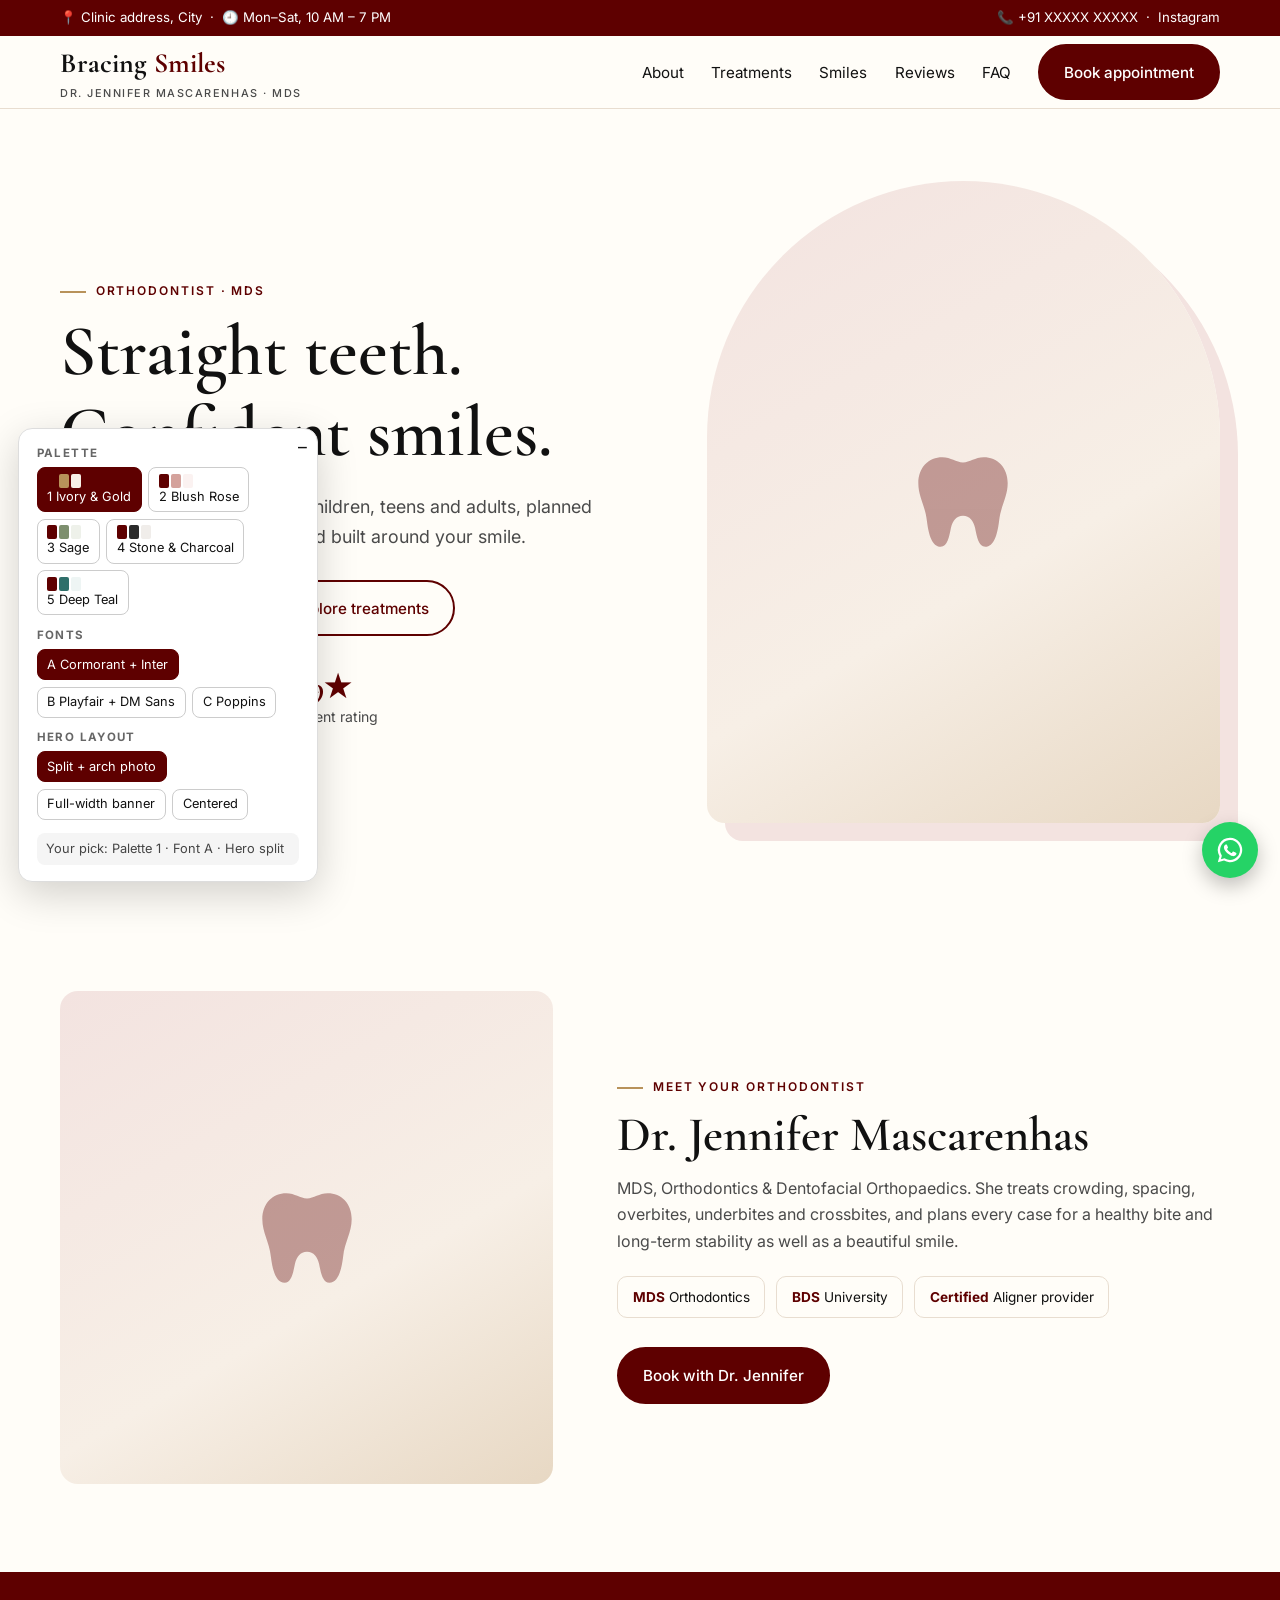
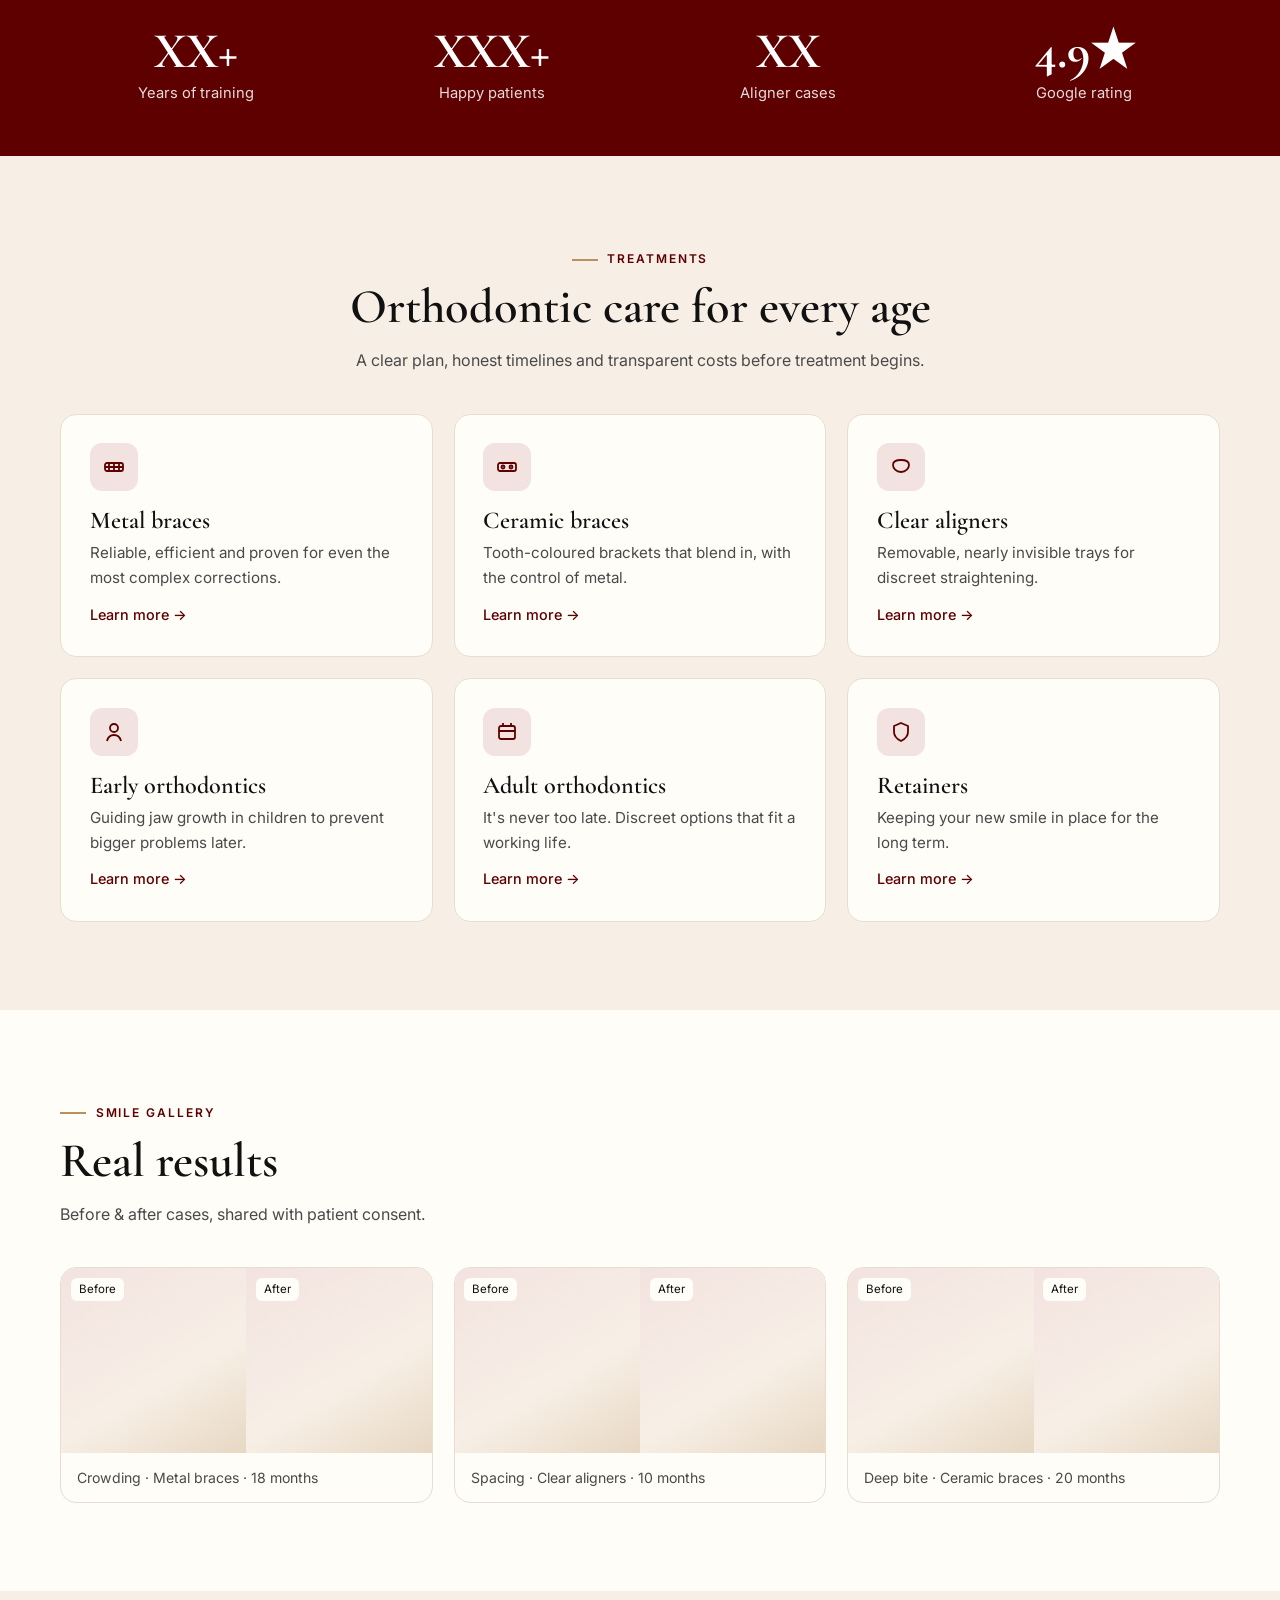
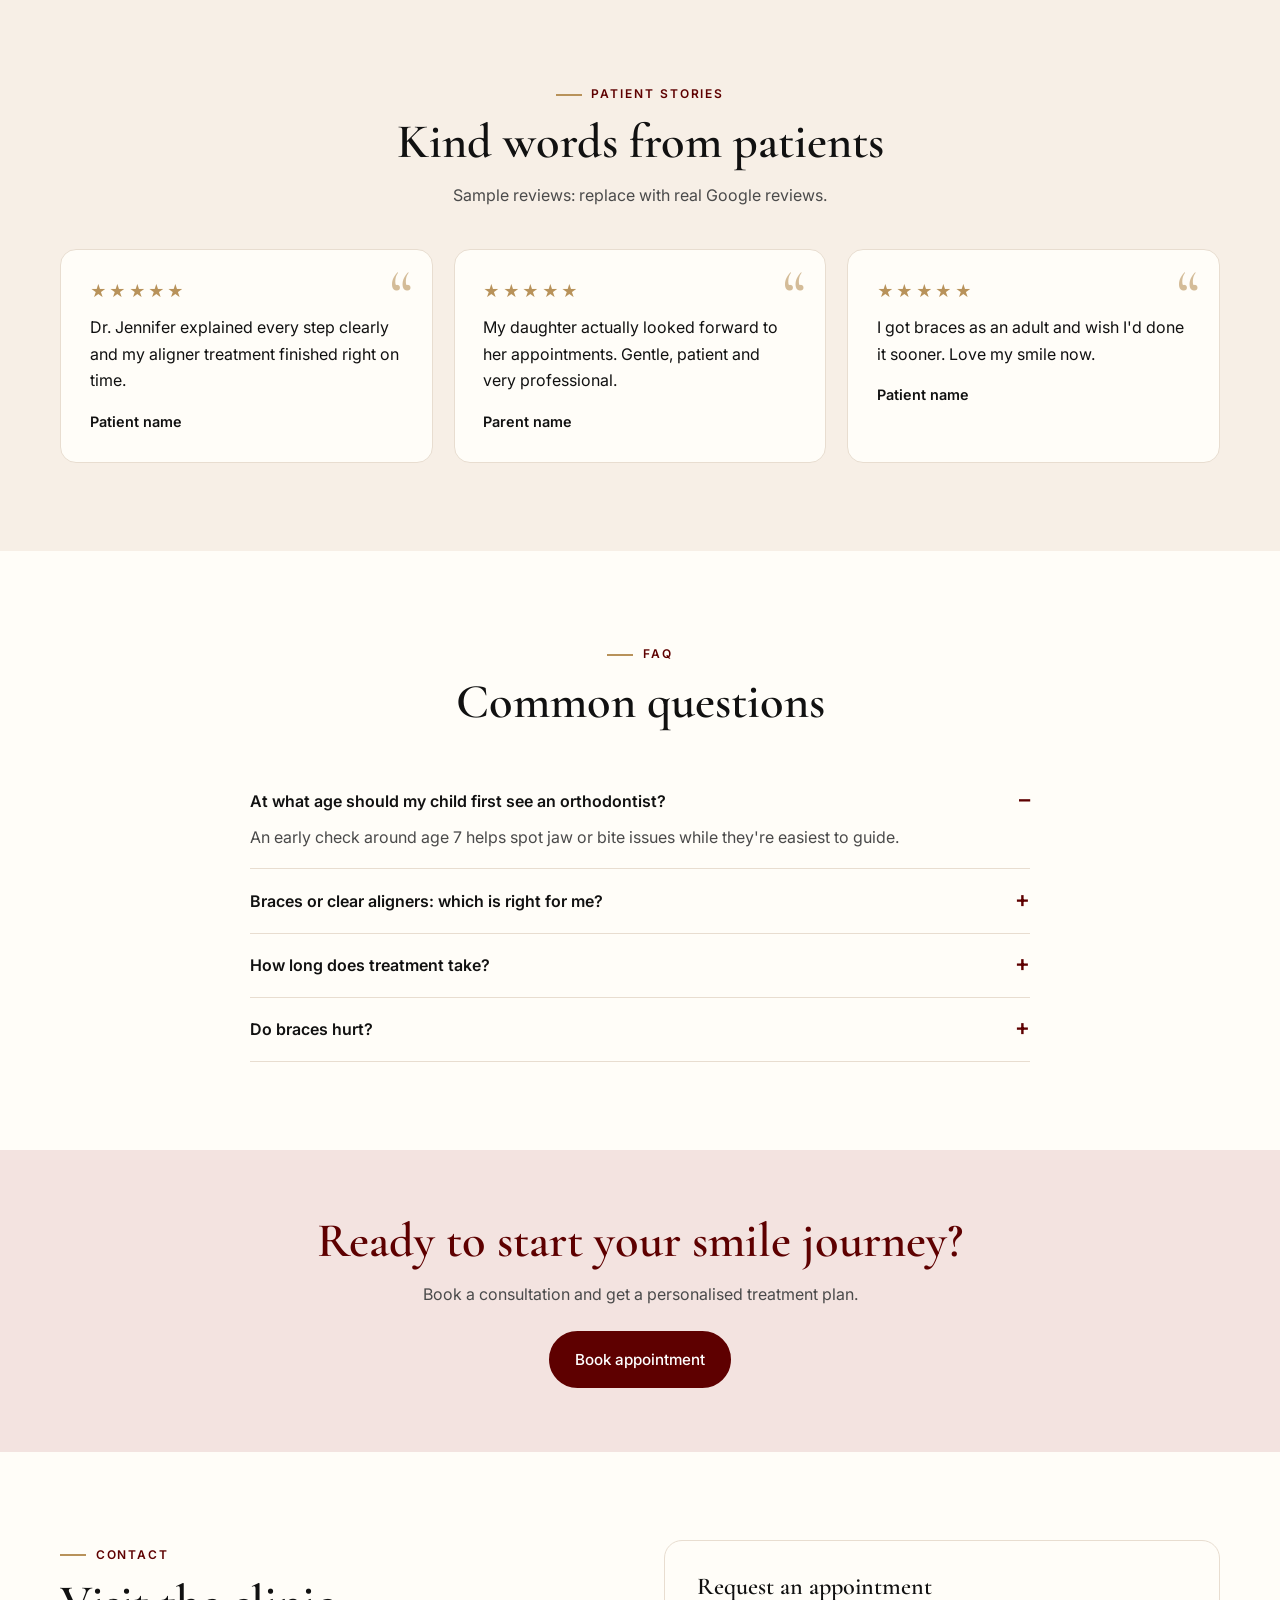
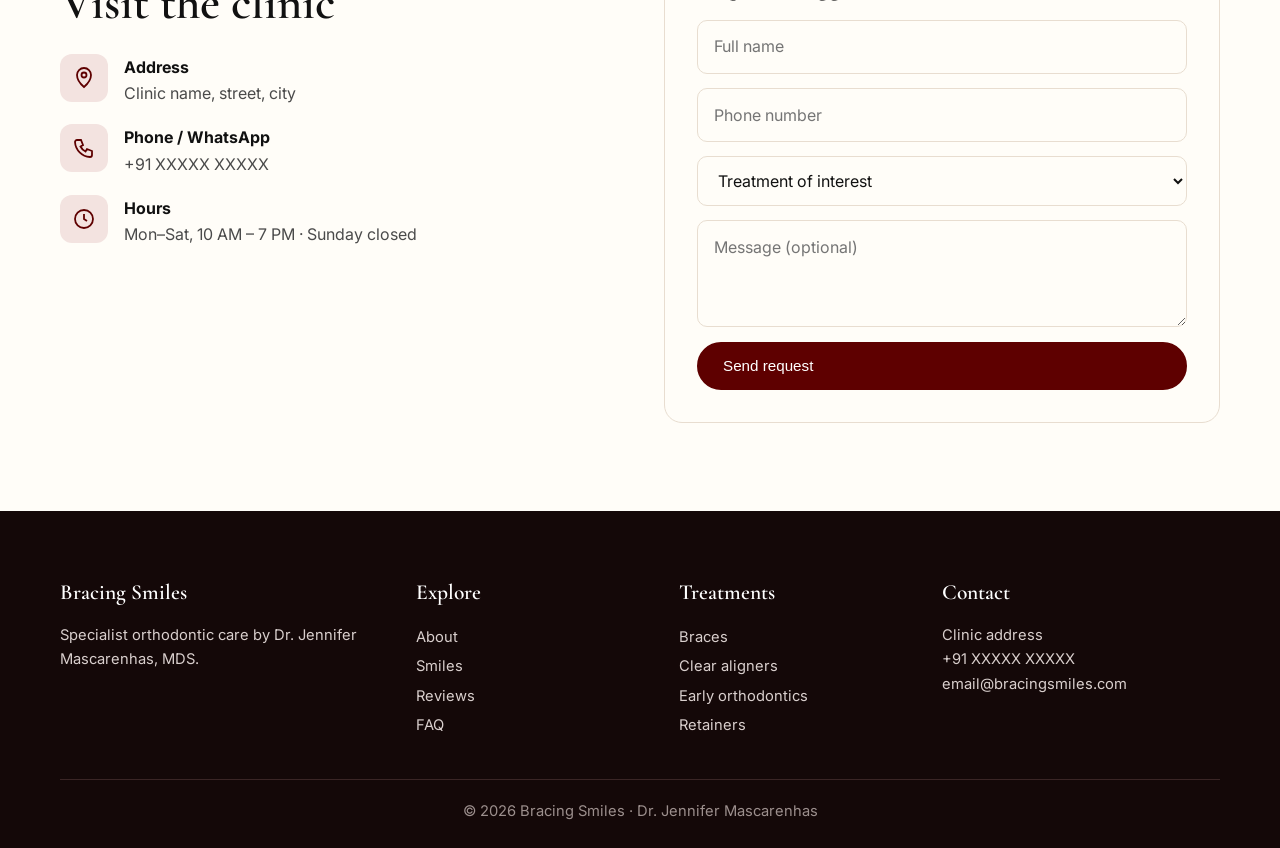
==== previews/index.html @ 03d46910 "Add design preview page with palette/font/hero switcher Co-Authored-By: Claude Opus 5.5 <noreply@ant" ====
<!doctype html>
<html lang="en">
<head>
<meta charset="utf-8">
<meta name="viewport" content="width=device-width, initial-scale=1">
<meta name="robots" content="noindex">
<title>Design preview | Bracing Smiles</title>
<link rel="preconnect" href="https://fonts.googleapis.com">
<link rel="preconnect" href="https://fonts.gstatic.com" crossorigin>
<link href="https://fonts.googleapis.com/css2?family=Cormorant+Garamond:wght@500;600;700&family=Inter:wght@400;500;600&family=Playfair+Display:wght@500;600;700&family=DM+Sans:wght@400;500;700&family=Poppins:wght@400;500;600;700&display=swap" rel="stylesheet">
<style>
/* ---------- PALETTES (all built on #5e0000) ---------- */
:root, [data-p="ivory"] { --bg:#fffdf8; --surface:#f7efe6; --tint:#f3e3e0; --primary:#5e0000; --primary-d:#3d0000; --accent:#b8925a; --accent-ink:#7a5a2c; --text:#111111; --muted:#4a4a4a; --line:#e8ddd0; }
[data-p="blush"] { --bg:#ffffff; --surface:#fbf2f1; --tint:#f6e1df; --primary:#5e0000; --primary-d:#3d0000; --accent:#d4a29c; --accent-ink:#8c4a43; --text:#111111; --muted:#4a4a4a; --line:#eeddda; }
[data-p="sage"]  { --bg:#fbfbf7; --surface:#eef1ea; --tint:#f2e4e1; --primary:#5e0000; --primary-d:#3d0000; --accent:#7d8f6e; --accent-ink:#4c5c40; --text:#111111; --muted:#474a45; --line:#dfe3d8; }
[data-p="stone"] { --bg:#fafafa; --surface:#f0edea; --tint:#efe3e1; --primary:#5e0000; --primary-d:#3d0000; --accent:#8a7f78; --accent-ink:#2b2b2b; --text:#0d0d0d; --muted:#4d4d4d; --line:#e2dedb; }
[data-p="teal"]  { --bg:#fcfcfb; --surface:#eef5f4; --tint:#f4e5e3; --primary:#5e0000; --primary-d:#3d0000; --accent:#2f6f6a; --accent-ink:#1f4d49; --text:#111111; --muted:#454c4b; --line:#dbe7e5; }

/* ---------- FONT PAIRS ---------- */
:root, [data-f="elegant"] { --fh:"Cormorant Garamond", Georgia, serif; --fb:Inter, system-ui, sans-serif; --hw:600; --hs:1.12; }
[data-f="classic"] { --fh:"Playfair Display", Georgia, serif; --fb:"DM Sans", system-ui, sans-serif; --hw:600; --hs:1; }
[data-f="modern"]  { --fh:Poppins, system-ui, sans-serif; --fb:Poppins, system-ui, sans-serif; --hw:600; --hs:.9; }

* { box-sizing:border-box; margin:0; }
html { scroll-behavior:smooth; scroll-padding-top:90px; }
body { font-family:var(--fb); color:var(--text); background:var(--bg); line-height:1.65; transition:background .3s; }
a { color:var(--primary); text-decoration:none; }
h1,h2,h3 { font-family:var(--fh); font-weight:var(--hw); line-height:1.12; color:var(--text); }
h1 { font-size:calc(clamp(2.4rem,5.2vw,4rem) * var(--hs)); }
h2 { font-size:calc(clamp(1.9rem,3.6vw,2.7rem) * var(--hs)); margin-bottom:.8rem; }
h3 { font-size:calc(1.35rem * var(--hs)); margin-bottom:.35rem; }
.wrap { width:min(1160px,92%); margin-inline:auto; }
.eyebrow { display:inline-block; text-transform:uppercase; letter-spacing:.16em; font-size:.75rem; font-weight:600; color:var(--primary); margin-bottom:.7rem; }
.eyebrow::before { content:""; display:inline-block; width:26px; height:2px; background:var(--accent); vertical-align:middle; margin-right:.6rem; }
.muted { color:var(--muted); }
.btn { display:inline-flex; align-items:center; gap:.5rem; background:var(--primary); color:#fff; padding:.85rem 1.5rem; border-radius:999px; font-weight:500; border:2px solid var(--primary); transition:.2s; font-size:.95rem; cursor:pointer; }
.btn:hover { background:var(--primary-d); border-color:var(--primary-d); }
.btn-ghost { background:transparent; color:var(--primary); }
.btn-ghost:hover { background:var(--primary); color:#fff; }
.btn-light { background:#fff; color:var(--primary); border-color:#fff; }
.section { padding:5.5rem 0; }
.surface { background:var(--surface); }
.head { max-width:640px; margin-bottom:2.5rem; }
.head.c { text-align:center; margin-inline:auto; }

/* utility bar + nav */
.util { background:var(--primary); color:#fff; font-size:.83rem; }
.util .wrap { display:flex; justify-content:space-between; gap:1rem; padding:.45rem 0; flex-wrap:wrap; }
.util a { color:#fff; }
.nav { position:sticky; top:0; z-index:20; background:color-mix(in srgb, var(--bg) 92%, transparent); backdrop-filter:blur(8px); border-bottom:1px solid var(--line); }
.nav .wrap { display:flex; align-items:center; justify-content:space-between; height:72px; }
.brand { display:flex; align-items:center; gap:.6rem; font-family:var(--fh); font-size:calc(1.55rem * var(--hs)); font-weight:700; color:var(--text); }
.brand small { display:block; font-family:var(--fb); font-size:.68rem; letter-spacing:.14em; text-transform:uppercase; color:var(--muted); font-weight:500; margin-top:-2px; }
.brand b { color:var(--primary); }
.links { display:flex; gap:1.7rem; align-items:center; }
.links a:not(.btn) { color:var(--text); font-size:.95rem; }
.links a:not(.btn):hover { color:var(--primary); }

/* placeholder imagery */
.img { background:linear-gradient(150deg, var(--tint), var(--surface) 60%, color-mix(in srgb, var(--accent) 25%, var(--surface))); display:grid; place-items:center; color:var(--muted); font-size:.85rem; position:relative; overflow:hidden; }
.img svg { width:30%; max-width:110px; opacity:.35; fill:var(--primary); }

/* HERO variants */
.hero { position:relative; }
.hero .lead { font-size:1.12rem; color:var(--muted); margin:1.2rem 0 1.8rem; max-width:540px; }
.hero .cta { display:flex; gap:.8rem; flex-wrap:wrap; }
.trust { display:flex; gap:1.6rem; margin-top:2.2rem; flex-wrap:wrap; font-size:.88rem; color:var(--muted); }
.trust b { display:block; font-family:var(--fh); font-size:calc(1.7rem * var(--hs)); color:var(--primary); line-height:1.1; }
/* split */
[data-h="split"] .hero { padding:4.5rem 0 5rem; }
[data-h="split"] .hero .wrap { display:grid; grid-template-columns:1.15fr 1fr; gap:3.5rem; align-items:center; }
[data-h="split"] .hero-photo { aspect-ratio:4/5; border-radius:260px 260px 18px 18px; box-shadow:18px 18px 0 var(--tint); }
[data-h="split"] .hero-bg { display:none; }
/* full-bleed */
[data-h="full"] .hero { min-height:620px; display:flex; align-items:center; color:#fff; }
[data-h="full"] .hero-bg { position:absolute; inset:0; background:linear-gradient(100deg, rgba(40,0,0,.92) 0%, rgba(94,0,0,.75) 45%, rgba(94,0,0,.25) 100%), linear-gradient(150deg,#c9a9a3,#7a3b36); }
[data-h="full"] .hero .wrap { position:relative; }
[data-h="full"] .hero-photo { display:none; }
[data-h="full"] .hero h1, [data-h="full"] .hero .lead, [data-h="full"] .trust, [data-h="full"] .hero .eyebrow { color:#fff; }
[data-h="full"] .trust b { color:#fff; }
[data-h="full"] .hero .btn { background:#fff; color:var(--primary); border-color:#fff; }
[data-h="full"] .hero .btn-ghost { background:transparent; color:#fff; }
/* centered */
[data-h="center"] .hero { padding:5.5rem 0 0; text-align:center; background:linear-gradient(var(--surface), var(--bg)); }
[data-h="center"] .hero .lead { margin-inline:auto; }
[data-h="center"] .hero .cta, [data-h="center"] .trust { justify-content:center; }
[data-h="center"] .hero-bg { display:none; }
[data-h="center"] .hero-photo { margin:3.5rem auto 0; max-width:900px; aspect-ratio:21/8; border-radius:22px 22px 0 0; }

/* doctor */
.doc { display:grid; grid-template-columns:.9fr 1.1fr; gap:4rem; align-items:center; }
.doc .img { aspect-ratio:1; border-radius:18px; }
.badges { display:flex; gap:.7rem; flex-wrap:wrap; margin:1.4rem 0 1.8rem; }
.badge { border:1px solid var(--line); background:var(--bg); border-radius:10px; padding:.55rem .9rem; font-size:.85rem; }
.badge b { color:var(--primary); }

/* stats */
.stats { background:var(--primary); color:#fff; padding:3.2rem 0; }
.stats .wrap { display:grid; grid-template-columns:repeat(4,1fr); gap:1.5rem; text-align:center; }
.stats b { display:block; font-family:var(--fh); font-size:calc(2.8rem * var(--hs)); line-height:1.1; color:#fff; }
.stats span { opacity:.85; font-size:.92rem; }

/* treatments */
.cards { display:grid; grid-template-columns:repeat(3,1fr); gap:1.3rem; }
.card { background:var(--bg); border:1px solid var(--line); border-radius:16px; padding:1.8rem; transition:.25s; }
.card:hover { transform:translateY(-4px); border-color:var(--primary); box-shadow:0 14px 30px -18px color-mix(in srgb, var(--primary) 60%, transparent); }
.ic { width:48px; height:48px; border-radius:12px; background:var(--tint); display:grid; place-items:center; margin-bottom:1rem; }
.ic svg { width:24px; height:24px; stroke:var(--primary); fill:none; stroke-width:1.8; }
.card p { color:var(--muted); font-size:.95rem; }
.card a { display:inline-block; margin-top:.8rem; font-weight:500; font-size:.9rem; }

/* before/after */
.ba { display:grid; grid-template-columns:repeat(3,1fr); gap:1.3rem; }
.ba figure { border-radius:16px; overflow:hidden; border:1px solid var(--line); background:var(--bg); }
.ba .pair { display:grid; grid-template-columns:1fr 1fr; }
.ba .img { aspect-ratio:1; }
.ba .img::after { content:attr(data-l); position:absolute; top:.6rem; left:.6rem; background:var(--bg); color:var(--text); font-size:.72rem; padding:.15rem .5rem; border-radius:6px; }
.ba figcaption { padding:.8rem 1rem; font-size:.88rem; color:var(--muted); }

/* testimonials */
.quotes { display:grid; grid-template-columns:repeat(3,1fr); gap:1.3rem; }
.quote { background:var(--bg); border-radius:16px; padding:1.8rem; border:1px solid var(--line); position:relative; }
.quote::before { content:"\201C"; font-family:var(--fh); font-size:4.5rem; line-height:1; color:var(--accent); position:absolute; top:.6rem; right:1.2rem; opacity:.6; }
.stars { color:var(--accent); letter-spacing:.15em; margin-bottom:.6rem; }
.quote footer { margin-top:1rem; font-weight:600; font-size:.9rem; }

/* faq */
.faq { max-width:780px; margin-inline:auto; }
.faq details { border-bottom:1px solid var(--line); padding:1.15rem 0; }
.faq summary { cursor:pointer; font-weight:600; list-style:none; display:flex; justify-content:space-between; gap:1rem; }
.faq summary::after { content:"+"; color:var(--primary); font-size:1.4rem; line-height:1; }
.faq details[open] summary::after { content:"–"; }
.faq p { color:var(--muted); margin-top:.6rem; }

/* contact */
.contact { display:grid; grid-template-columns:1fr 1fr; gap:3rem; }
.info { display:grid; gap:1.1rem; margin-top:1.5rem; }
.info div { display:flex; gap:1rem; }
.info .ic { margin:0; flex:none; }
form { background:var(--bg); border:1px solid var(--line); border-radius:18px; padding:2rem; display:grid; gap:.9rem; }
input, select, textarea { font:inherit; padding:.8rem 1rem; border:1px solid var(--line); border-radius:10px; background:var(--bg); color:var(--text); }
input:focus, select:focus, textarea:focus { outline:2px solid var(--primary); border-color:transparent; }

/* cta band + footer */
.band { background:var(--tint); text-align:center; padding:4rem 0; }
.band h2 { color:var(--primary); }
footer.site { background:#140808; color:#d9cfcd; padding:4rem 0 1.5rem; font-size:.92rem; }
footer.site .cols { display:grid; grid-template-columns:1.4fr 1fr 1fr 1.2fr; gap:2rem; }
footer.site h4 { color:#fff; font-family:var(--fh); font-size:calc(1.2rem * var(--hs)); margin-bottom:.8rem; font-weight:600; }
footer.site a { color:#d9cfcd; display:block; padding:.15rem 0; }
footer.site a:hover { color:#fff; }
footer.site .copy { border-top:1px solid #3a2525; margin-top:2.5rem; padding-top:1.2rem; text-align:center; color:#9c8f8d; }
.wa { position:fixed; right:22px; bottom:22px; width:56px; height:56px; border-radius:50%; background:#25d366; display:grid; place-items:center; box-shadow:0 8px 20px rgba(0,0,0,.25); z-index:30; }
.wa svg { width:30px; fill:#fff; }

/* ---------- PREVIEW SWITCHER ---------- */
.switcher { position:fixed; left:18px; bottom:18px; z-index:50; background:#fff; color:#111; border:1px solid #ddd; border-radius:14px; box-shadow:0 12px 40px rgba(0,0,0,.18); padding:1rem 1.1rem; width:300px; font:14px/1.4 Inter, sans-serif; }
.switcher h5 { font-size:.72rem; letter-spacing:.12em; text-transform:uppercase; color:#666; margin:.7rem 0 .4rem; }
.switcher h5:first-of-type { margin-top:0; }
.switcher .row { display:flex; gap:.4rem; flex-wrap:wrap; }
.switcher button { font:inherit; font-size:.8rem; border:1px solid #ccc; background:#fff; border-radius:8px; padding:.35rem .6rem; cursor:pointer; color:#111; }
.switcher button.on { border-color:#5e0000; background:#5e0000; color:#fff; }
.sw { display:flex; gap:2px; margin-right:.35rem; vertical-align:middle; }
.sw i { width:10px; height:14px; border-radius:2px; display:inline-block; }
.switcher .code { margin-top:.8rem; font-size:.8rem; color:#444; background:#f5f5f5; border-radius:8px; padding:.45rem .6rem; }
.switcher .x { position:absolute; top:6px; right:10px; border:0; background:none; font-size:1.1rem; padding:0; }
.switcher.min > :not(.x) { display:none; }
.switcher.min { width:auto; padding:.6rem 2.2rem .6rem 1rem; }
.switcher.min::before { content:"Design options"; font-weight:600; }

@media (max-width:900px) {
  .links a:not(.btn) { display:none; }
  [data-h="split"] .hero .wrap, .doc, .contact { grid-template-columns:1fr; }
  [data-h="split"] .hero-photo { max-width:360px; }
  .cards, .ba, .quotes { grid-template-columns:1fr; }
  .stats .wrap { grid-template-columns:repeat(2,1fr); }
  footer.site .cols { grid-template-columns:1fr 1fr; }
  .switcher { width:calc(100% - 36px); }
}
</style>
</head>
<body>

<svg width="0" height="0" style="position:absolute">
  <symbol id="tooth" viewBox="0 0 64 64"><path d="M20 6c-8 0-14 6-14 15 0 8 4 13 5 22 1 8 3 15 8 15 4 0 5-6 6-11 1-4 3-7 7-7s6 3 7 7c1 5 2 11 6 11 5 0 7-7 8-15 1-9 5-14 5-22 0-9-6-15-14-15-5 0-8 3-12 3s-7-3-12-3z"/></symbol>
</svg>

<div class="util"><div class="wrap">
  <span>📍 Clinic address, City &nbsp;·&nbsp; 🕘 Mon–Sat, 10 AM – 7 PM</span>
  <span><a href="#">📞 +91 XXXXX XXXXX</a> &nbsp;·&nbsp; <a href="#">Instagram</a></span>
</div></div>

<header class="nav"><div class="wrap">
  <a href="#" class="brand"><span>Bracing <b>Smiles</b><small>Dr. Jennifer Mascarenhas · MDS</small></span></a>
  <nav class="links">
    <a href="#about">About</a><a href="#treatments">Treatments</a><a href="#smiles">Smiles</a><a href="#reviews">Reviews</a><a href="#faq">FAQ</a>
    <a href="#contact" class="btn">Book appointment</a>
  </nav>
</div></header>

<section class="hero">
  <div class="hero-bg"></div>
  <div class="wrap">
    <div>
      <span class="eyebrow">Orthodontist · MDS</span>
      <h1>Straight teeth.<br>Confident smiles.</h1>
      <p class="lead">Braces and clear aligners for children, teens and adults, planned by an orthodontic specialist and built around your smile.</p>
      <div class="cta"><a href="#contact" class="btn">Book a consultation</a><a href="#treatments" class="btn btn-ghost">Explore treatments</a></div>
      <div class="trust"><div><b>MDS</b>Orthodontics</div><div><b>XX+</b>Smiles treated</div><div><b>4.9★</b>Patient rating</div></div>
    </div>
    <div class="hero-photo img"><svg><use href="#tooth"/></svg></div>
  </div>
</section>

<section id="about" class="section"><div class="wrap doc">
  <div class="img"><svg><use href="#tooth"/></svg></div>
  <div>
    <span class="eyebrow">Meet your orthodontist</span>
    <h2>Dr. Jennifer Mascarenhas</h2>
    <p class="muted">MDS, Orthodontics &amp; Dentofacial Orthopaedics. She treats crowding, spacing, overbites, underbites and crossbites, and plans every case for a healthy bite and long-term stability as well as a beautiful smile.</p>
    <div class="badges"><span class="badge"><b>MDS</b> Orthodontics</span><span class="badge"><b>BDS</b> University</span><span class="badge"><b>Certified</b> Aligner provider</span></div>
    <a href="#contact" class="btn">Book with Dr. Jennifer</a>
  </div>
</div></section>

<section class="stats"><div class="wrap">
  <div><b>XX+</b><span>Years of training</span></div>
  <div><b>XXX+</b><span>Happy patients</span></div>
  <div><b>XX</b><span>Aligner cases</span></div>
  <div><b>4.9★</b><span>Google rating</span></div>
</div></section>

<section id="treatments" class="section surface"><div class="wrap">
  <div class="head c"><span class="eyebrow">Treatments</span><h2>Orthodontic care for every age</h2><p class="muted">A clear plan, honest timelines and transparent costs before treatment begins.</p></div>
  <div class="cards">
    <article class="card"><div class="ic"><svg viewBox="0 0 24 24"><rect x="3" y="8" width="18" height="8" rx="2"/><path d="M7 8v8M12 8v8M17 8v8M3 12h18"/></svg></div><h3>Metal braces</h3><p>Reliable, efficient and proven for even the most complex corrections.</p><a href="#">Learn more →</a></article>
    <article class="card"><div class="ic"><svg viewBox="0 0 24 24"><rect x="3" y="8" width="18" height="8" rx="2"/><circle cx="8" cy="12" r="1.5"/><circle cx="16" cy="12" r="1.5"/></svg></div><h3>Ceramic braces</h3><p>Tooth-coloured brackets that blend in, with the control of metal.</p><a href="#">Learn more →</a></article>
    <article class="card"><div class="ic"><svg viewBox="0 0 24 24"><path d="M4 10c0-3 3-5 8-5s8 2 8 5-3 7-8 7-8-4-8-7z"/></svg></div><h3>Clear aligners</h3><p>Removable, nearly invisible trays for discreet straightening.</p><a href="#">Learn more →</a></article>
    <article class="card"><div class="ic"><svg viewBox="0 0 24 24"><circle cx="12" cy="8" r="4"/><path d="M5 21c1-4 4-6 7-6s6 2 7 6"/></svg></div><h3>Early orthodontics</h3><p>Guiding jaw growth in children to prevent bigger problems later.</p><a href="#">Learn more →</a></article>
    <article class="card"><div class="ic"><svg viewBox="0 0 24 24"><rect x="4" y="6" width="16" height="13" rx="2"/><path d="M8 3v4M16 3v4M4 11h16"/></svg></div><h3>Adult orthodontics</h3><p>It's never too late. Discreet options that fit a working life.</p><a href="#">Learn more →</a></article>
    <article class="card"><div class="ic"><svg viewBox="0 0 24 24"><path d="M12 3l7 3v6c0 4-3 7-7 9-4-2-7-5-7-9V6z"/></svg></div><h3>Retainers</h3><p>Keeping your new smile in place for the long term.</p><a href="#">Learn more →</a></article>
  </div>
</div></section>

<section id="smiles" class="section"><div class="wrap">
  <div class="head"><span class="eyebrow">Smile gallery</span><h2>Real results</h2><p class="muted">Before &amp; after cases, shared with patient consent.</p></div>
  <div class="ba">
    <figure><div class="pair"><div class="img" data-l="Before"></div><div class="img" data-l="After"></div></div><figcaption>Crowding · Metal braces · 18 months</figcaption></figure>
    <figure><div class="pair"><div class="img" data-l="Before"></div><div class="img" data-l="After"></div></div><figcaption>Spacing · Clear aligners · 10 months</figcaption></figure>
    <figure><div class="pair"><div class="img" data-l="Before"></div><div class="img" data-l="After"></div></div><figcaption>Deep bite · Ceramic braces · 20 months</figcaption></figure>
  </div>
</div></section>

<section id="reviews" class="section surface"><div class="wrap">
  <div class="head c"><span class="eyebrow">Patient stories</span><h2>Kind words from patients</h2><p class="muted">Sample reviews: replace with real Google reviews.</p></div>
  <div class="quotes">
    <blockquote class="quote"><div class="stars">★★★★★</div><p>Dr. Jennifer explained every step clearly and my aligner treatment finished right on time.</p><footer>Patient name</footer></blockquote>
    <blockquote class="quote"><div class="stars">★★★★★</div><p>My daughter actually looked forward to her appointments. Gentle, patient and very professional.</p><footer>Parent name</footer></blockquote>
    <blockquote class="quote"><div class="stars">★★★★★</div><p>I got braces as an adult and wish I'd done it sooner. Love my smile now.</p><footer>Patient name</footer></blockquote>
  </div>
</div></section>

<section id="faq" class="section"><div class="wrap">
  <div class="head c"><span class="eyebrow">FAQ</span><h2>Common questions</h2></div>
  <div class="faq">
    <details open><summary>At what age should my child first see an orthodontist?</summary><p>An early check around age 7 helps spot jaw or bite issues while they're easiest to guide.</p></details>
    <details><summary>Braces or clear aligners: which is right for me?</summary><p>It depends on your bite and lifestyle. We'll go through both options at your consultation.</p></details>
    <details><summary>How long does treatment take?</summary><p>Most cases take 12–24 months; your plan will include a clear timeline.</p></details>
    <details><summary>Do braces hurt?</summary><p>Expect mild soreness for a few days after adjustments, which is easily managed.</p></details>
  </div>
</div></section>

<section class="band"><div class="wrap"><h2>Ready to start your smile journey?</h2><p class="muted" style="margin-bottom:1.5rem">Book a consultation and get a personalised treatment plan.</p><a href="#contact" class="btn">Book appointment</a></div></section>

<section id="contact" class="section"><div class="wrap contact">
  <div>
    <span class="eyebrow">Contact</span><h2>Visit the clinic</h2>
    <div class="info">
      <div><span class="ic"><svg viewBox="0 0 24 24"><path d="M12 21s-7-6-7-12a7 7 0 0 1 14 0c0 6-7 12-7 12z"/><circle cx="12" cy="9" r="2.5"/></svg></span><p><b>Address</b><br><span class="muted">Clinic name, street, city</span></p></div>
      <div><span class="ic"><svg viewBox="0 0 24 24"><path d="M5 4h4l2 5-2.5 1.5a11 11 0 0 0 5 5L15 13l5 2v4a2 2 0 0 1-2 2A16 16 0 0 1 3 6a2 2 0 0 1 2-2"/></svg></span><p><b>Phone / WhatsApp</b><br><span class="muted">+91 XXXXX XXXXX</span></p></div>
      <div><span class="ic"><svg viewBox="0 0 24 24"><circle cx="12" cy="12" r="9"/><path d="M12 7v5l3 2"/></svg></span><p><b>Hours</b><br><span class="muted">Mon–Sat, 10 AM – 7 PM · Sunday closed</span></p></div>
    </div>
  </div>
  <form onsubmit="event.preventDefault()">
    <h3>Request an appointment</h3>
    <input placeholder="Full name"><input placeholder="Phone number">
    <select><option>Treatment of interest</option><option>Braces</option><option>Clear aligners</option><option>Child check-up</option><option>Not sure</option></select>
    <textarea rows="3" placeholder="Message (optional)"></textarea>
    <button class="btn" type="submit">Send request</button>
  </form>
</div></section>

<footer class="site"><div class="wrap">
  <div class="cols">
    <div><h4>Bracing Smiles</h4><p>Specialist orthodontic care by Dr. Jennifer Mascarenhas, MDS.</p></div>
    <div><h4>Explore</h4><a href="#about">About</a><a href="#smiles">Smiles</a><a href="#reviews">Reviews</a><a href="#faq">FAQ</a></div>
    <div><h4>Treatments</h4><a href="#">Braces</a><a href="#">Clear aligners</a><a href="#">Early orthodontics</a><a href="#">Retainers</a></div>
    <div><h4>Contact</h4><p>Clinic address<br>+91 XXXXX XXXXX<br>email@bracingsmiles.com</p></div>
  </div>
  <div class="copy">© 2026 Bracing Smiles · Dr. Jennifer Mascarenhas</div>
</div></footer>

<a class="wa" href="#" aria-label="WhatsApp"><svg viewBox="0 0 32 32"><path d="M16 3a13 13 0 0 0-11.2 19.6L3 29l6.6-1.7A13 13 0 1 0 16 3zm0 23.6a10.6 10.6 0 0 1-5.4-1.5l-.4-.2-3.9 1 1-3.8-.2-.4A10.6 10.6 0 1 1 16 26.6zm5.8-7.9c-.3-.2-1.9-.9-2.2-1s-.5-.2-.7.2-.8 1-1 1.2-.4.2-.7 0a8.7 8.7 0 0 1-4.3-3.8c-.3-.6.3-.5.9-1.7.1-.2 0-.4 0-.5l-1-2.4c-.3-.6-.5-.5-.7-.5h-.6a1.2 1.2 0 0 0-.9.4 3.7 3.7 0 0 0-1.1 2.7 6.4 6.4 0 0 0 1.3 3.4 14.6 14.6 0 0 0 5.6 5c2.1.9 2.9 1 4 .8a3.4 3.4 0 0 0 2.2-1.6 2.8 2.8 0 0 0 .2-1.6c-.1-.1-.3-.2-.6-.4z"/></svg></a>

<!-- PREVIEW SWITCHER (removed in final build) -->
<div class="switcher" id="sw">
  <button class="x" title="Minimise" onclick="this.parentElement.classList.toggle('min')">–</button>
  <h5>Palette</h5><div class="row" data-k="p"></div>
  <h5>Fonts</h5><div class="row" data-k="f"></div>
  <h5>Hero layout</h5><div class="row" data-k="h"></div>
  <div class="code" id="code"></div>
</div>
<script>
const OPTS = {
  p: [["ivory","1 Ivory & Gold",["#5e0000","#b8925a","#f7efe6"]],["blush","2 Blush Rose",["#5e0000","#d4a29c","#fbf2f1"]],["sage","3 Sage",["#5e0000","#7d8f6e","#eef1ea"]],["stone","4 Stone & Charcoal",["#5e0000","#2b2b2b","#f0edea"]],["teal","5 Deep Teal",["#5e0000","#2f6f6a","#eef5f4"]]],
  f: [["elegant","A Cormorant + Inter"],["classic","B Playfair + DM Sans"],["modern","C Poppins"]],
  h: [["split","Split + arch photo"],["full","Full-width banner"],["center","Centered"]]
};
const q = new URLSearchParams(location.search);
const state = { p:q.get("p")||"ivory", f:q.get("f")||"elegant", h:q.get("h")||"split" };
function apply(){
  for (const k in state) document.documentElement.dataset[k] = state[k];
  document.querySelectorAll(".switcher .row").forEach(r => r.querySelectorAll("button").forEach(b => b.classList.toggle("on", b.dataset.v === state[r.dataset.k])));
  const lab = k => OPTS[k].find(o => o[0]===state[k])[1].split(" ")[0];
  document.getElementById("code").textContent = `Your pick: Palette ${lab("p")} · Font ${lab("f")} · Hero ${state.h}`;
  history.replaceState(null, "", "?" + new URLSearchParams(state));
}
document.querySelectorAll(".switcher .row").forEach(r => {
  OPTS[r.dataset.k].forEach(([v, label, sw]) => {
    const b = document.createElement("button"); b.dataset.v = v;
    b.innerHTML = (sw ? `<span class="sw">${sw.map(c=>`<i style="background:${c}"></i>`).join("")}</span>` : "") + label;
    b.onclick = () => { state[r.dataset.k] = v; apply(); };
    r.appendChild(b);
  });
});
apply();
</script>
</body>
</html>
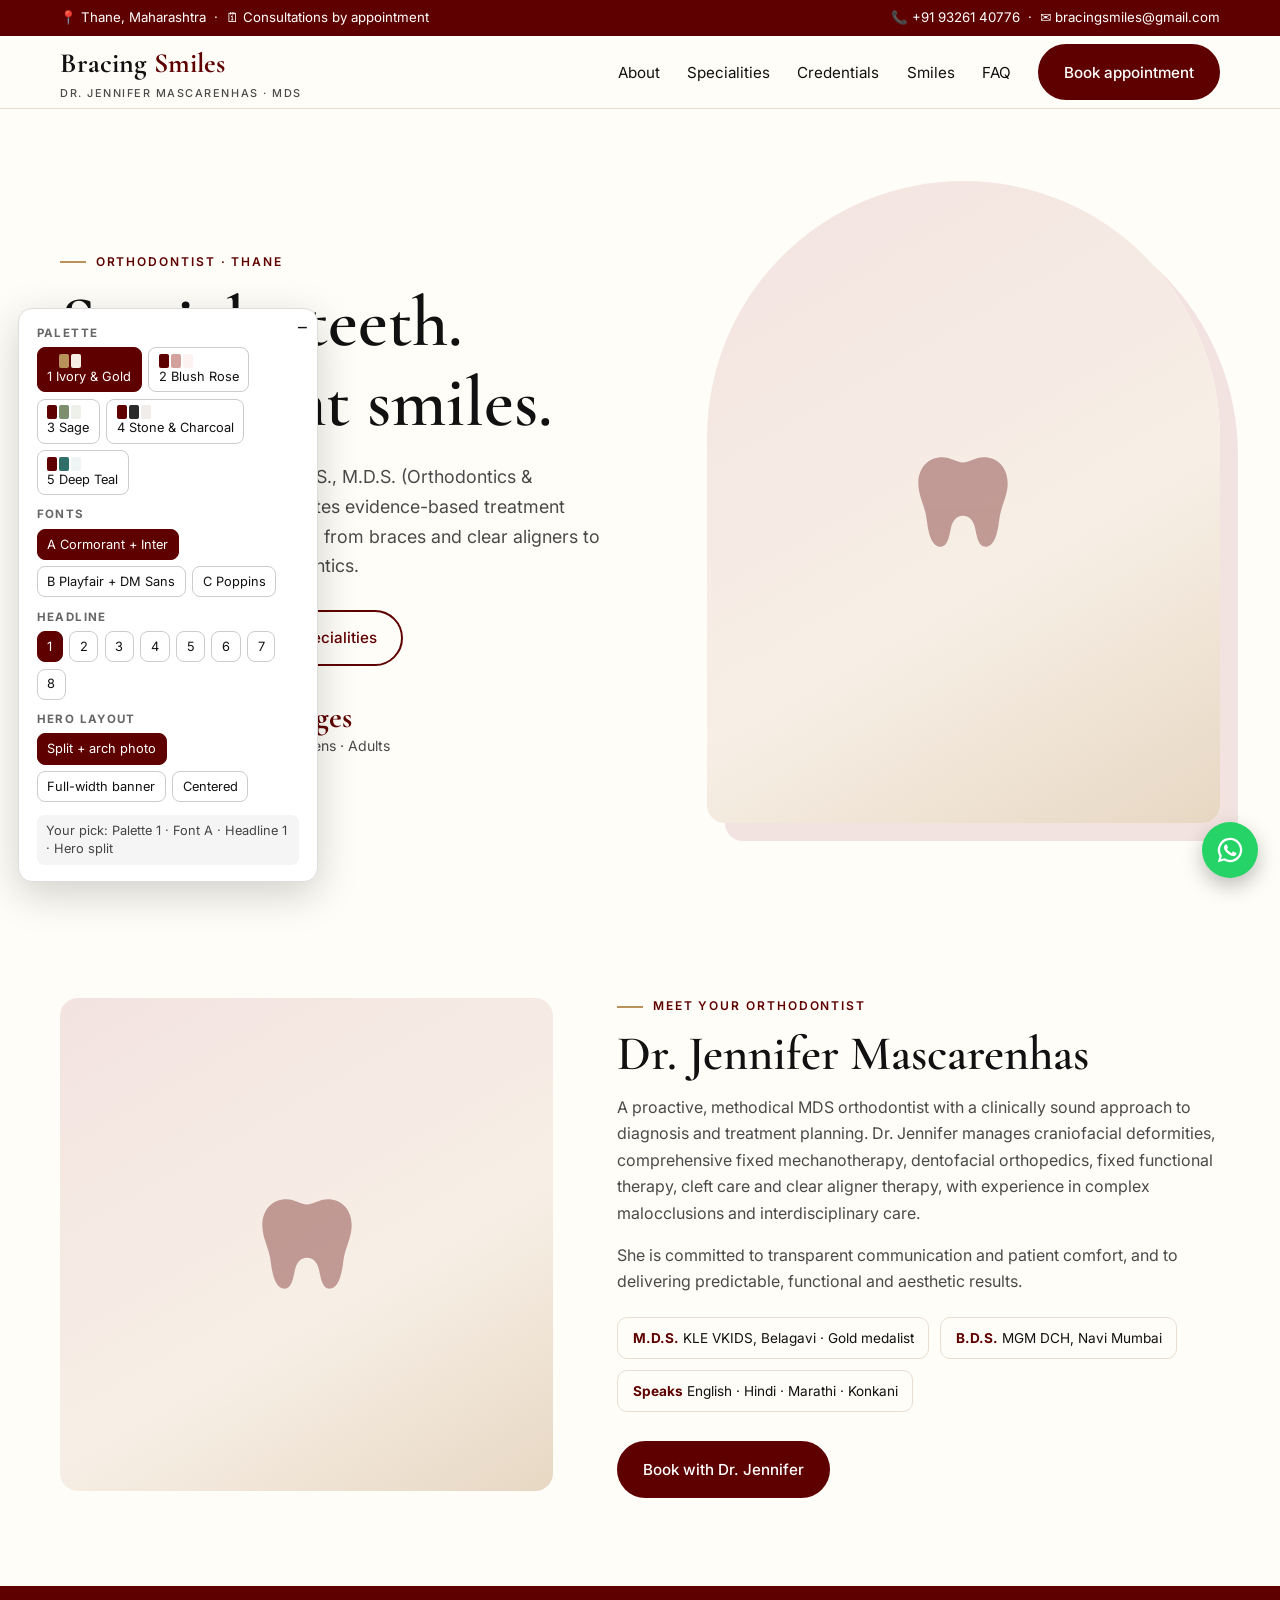
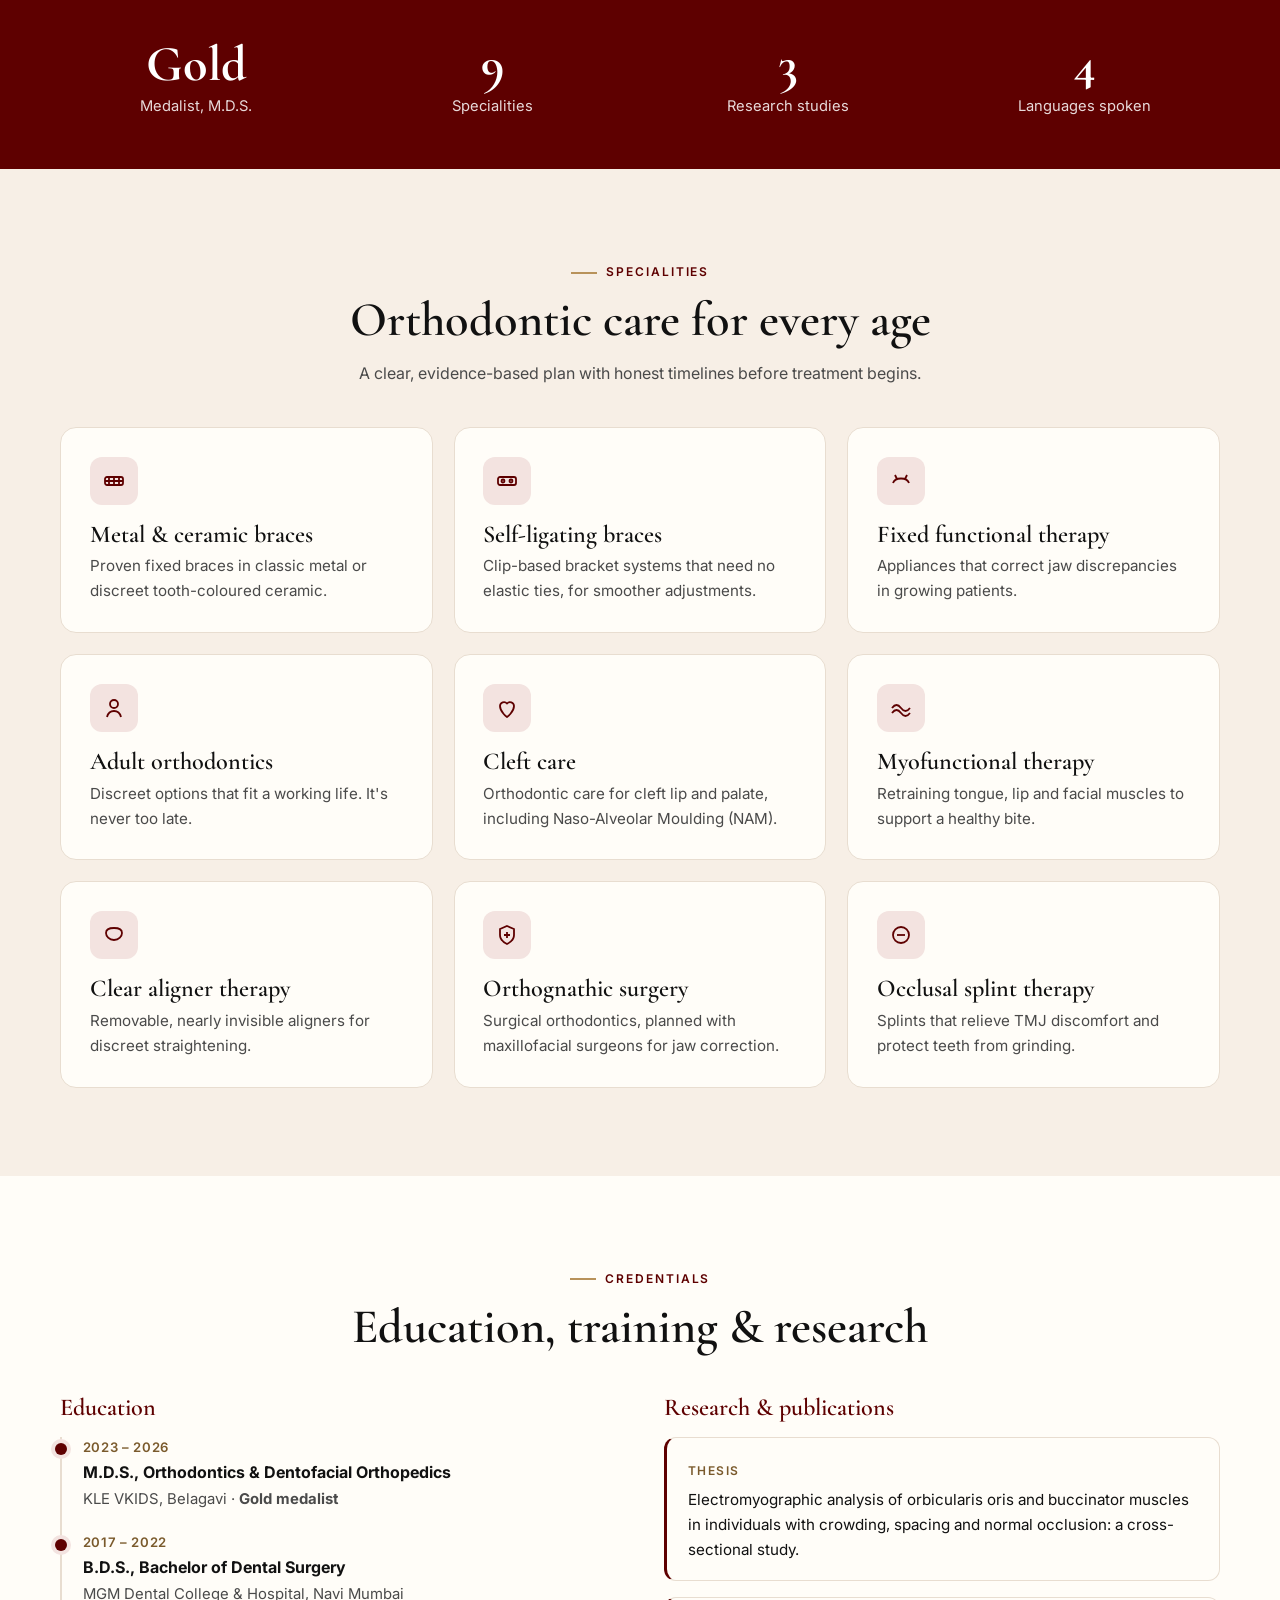
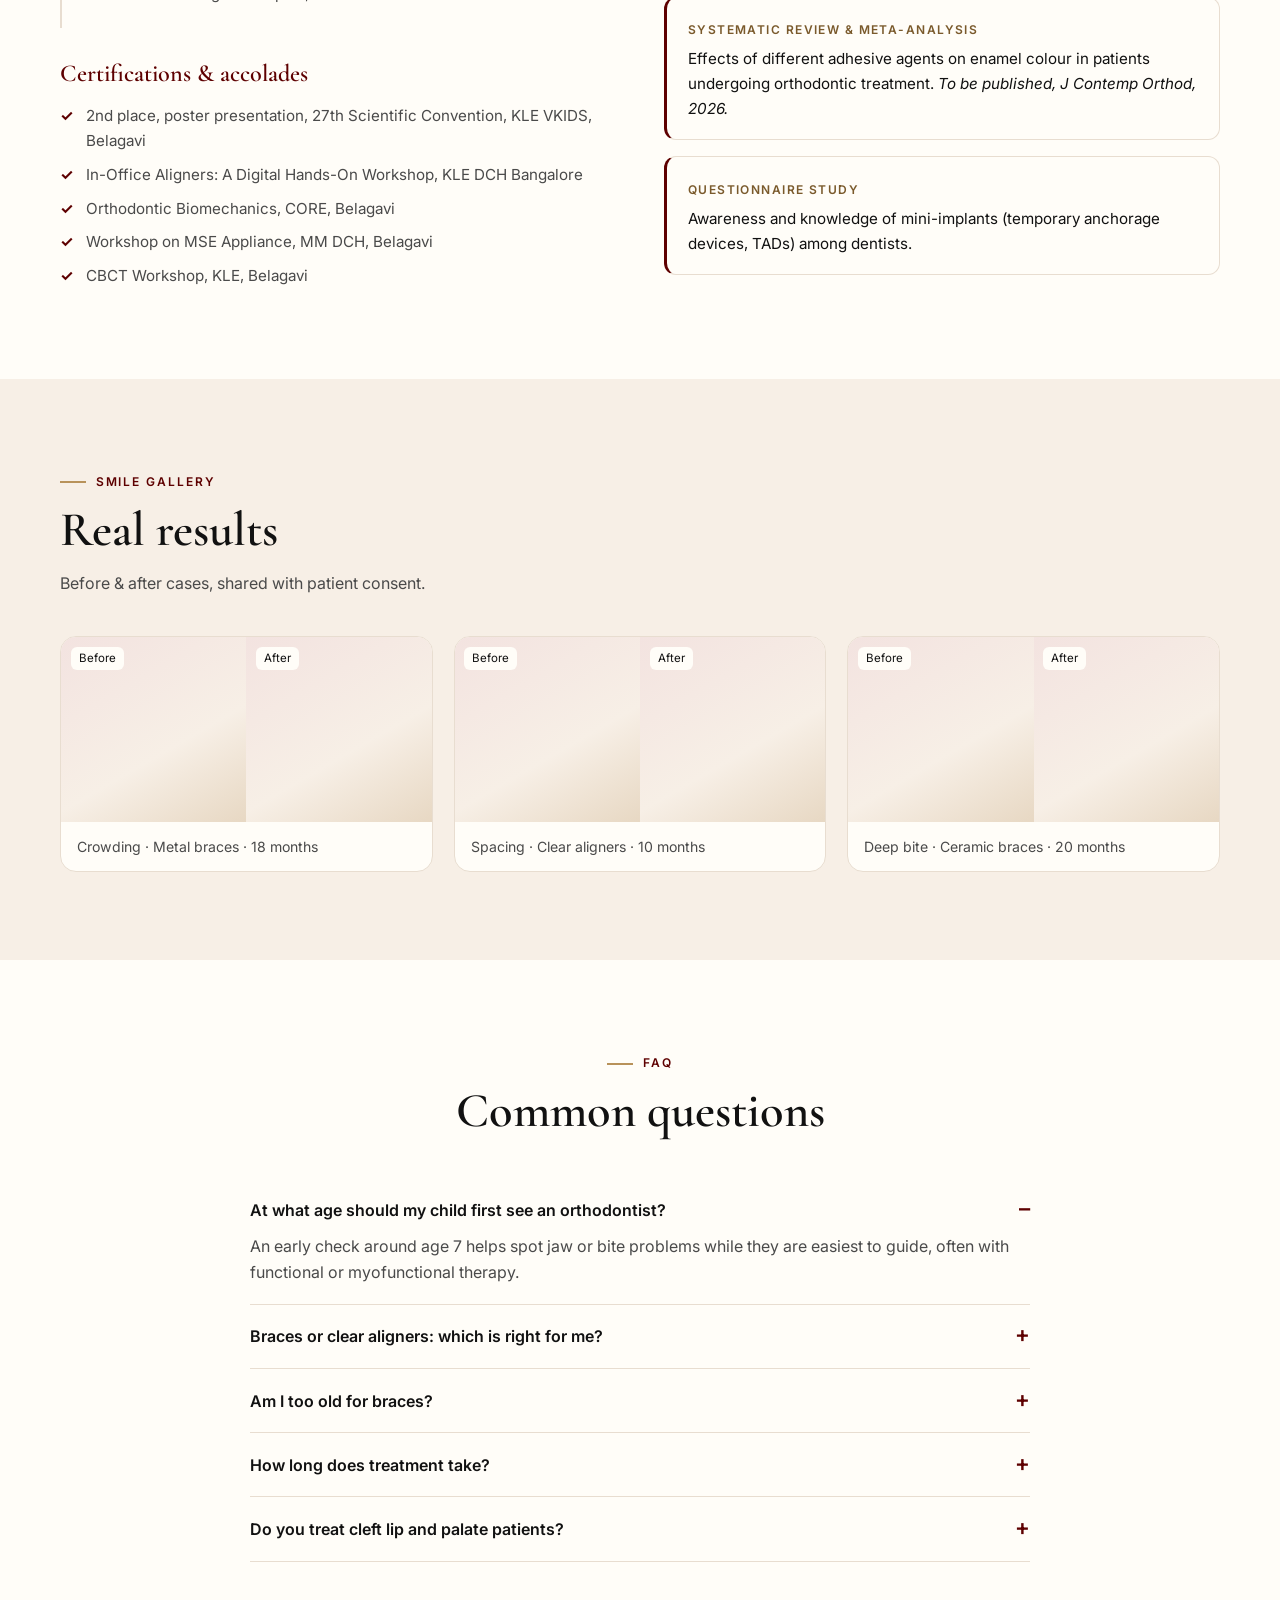
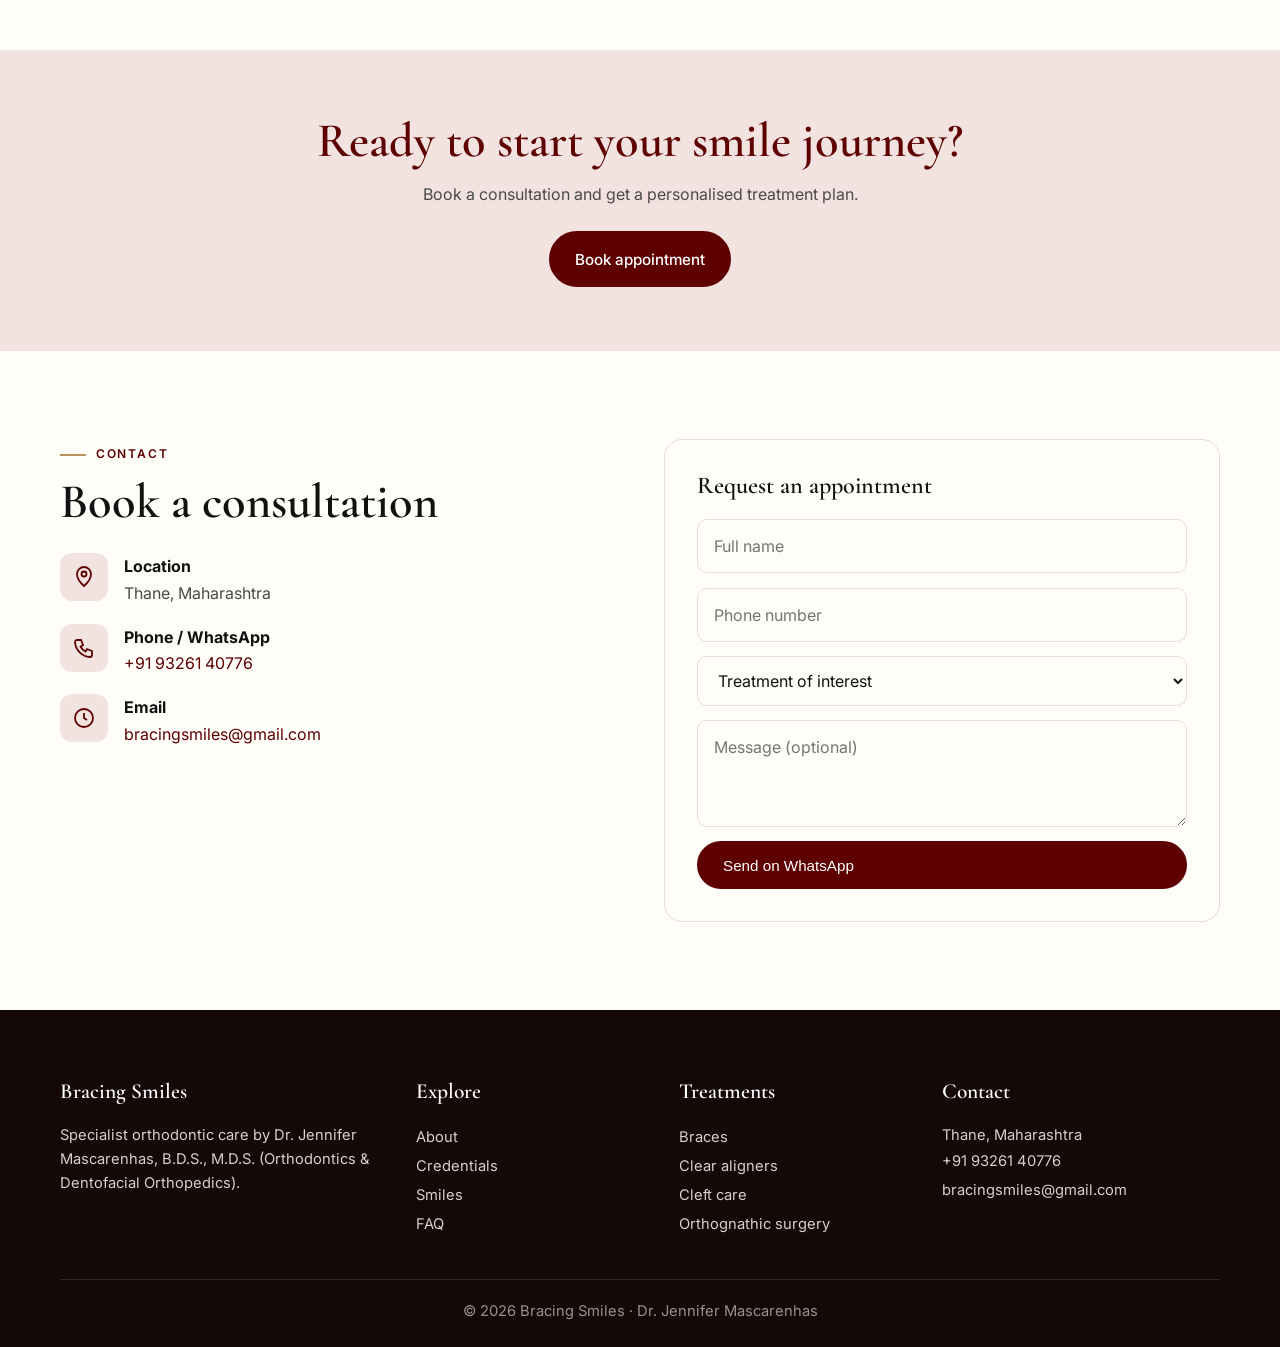
==== commit 94059023: "Preview: real resume content, specialities, credentials, headline options Co-Authored-By: Claude Opu" ====
--- a/previews/index.html
+++ b/previews/index.html
@@ -124,6 +124,22 @@
 .stars { color:var(--accent); letter-spacing:.15em; margin-bottom:.6rem; }
 .quote footer { margin-top:1rem; font-weight:600; font-size:.9rem; }
 
+/* credentials */
+.cred { display:grid; grid-template-columns:1fr 1fr; gap:3rem; }
+.cred h3 { color:var(--primary); margin-bottom:1rem; }
+.tl { list-style:none; padding:0; border-left:2px solid var(--line); }
+.tl li { padding:0 0 1.3rem 1.3rem; position:relative; }
+.tl li::before { content:""; position:absolute; left:-7px; top:.4rem; width:12px; height:12px; border-radius:50%; background:var(--primary); box-shadow:0 0 0 4px var(--tint); }
+.tl span { display:block; font-size:.82rem; font-weight:600; color:var(--accent-ink); letter-spacing:.05em; }
+.tl b { display:block; }
+.tl em { font-style:normal; color:var(--muted); font-size:.93rem; }
+.ticks { list-style:none; padding:0; display:grid; gap:.55rem; }
+.ticks li { padding-left:1.6rem; position:relative; color:var(--muted); font-size:.95rem; }
+.ticks li::before { content:"✓"; position:absolute; left:0; color:var(--primary); font-weight:700; }
+.pub { background:var(--bg); border:1px solid var(--line); border-left:3px solid var(--primary); border-radius:12px; padding:1.1rem 1.3rem; margin-bottom:1rem; }
+.pub span { font-size:.75rem; text-transform:uppercase; letter-spacing:.12em; font-weight:600; color:var(--accent-ink); }
+.pub p { margin-top:.3rem; font-size:.95rem; }
+
 /* faq */
 .faq { max-width:780px; margin-inline:auto; }
 .faq details { border-bottom:1px solid var(--line); padding:1.15rem 0; }
@@ -172,7 +188,7 @@
   .links a:not(.btn) { display:none; }
   [data-h="split"] .hero .wrap, .doc, .contact { grid-template-columns:1fr; }
   [data-h="split"] .hero-photo { max-width:360px; }
-  .cards, .ba, .quotes { grid-template-columns:1fr; }
+  .cards, .ba, .quotes, .cred { grid-template-columns:1fr; }
   .stats .wrap { grid-template-columns:repeat(2,1fr); }
   footer.site .cols { grid-template-columns:1fr 1fr; }
   .switcher { width:calc(100% - 36px); }
@@ -186,14 +202,14 @@
 </svg>
 
 <div class="util"><div class="wrap">
-  <span>📍 Clinic address, City &nbsp;·&nbsp; 🕘 Mon–Sat, 10 AM – 7 PM</span>
-  <span><a href="#">📞 +91 XXXXX XXXXX</a> &nbsp;·&nbsp; <a href="#">Instagram</a></span>
+  <span>📍 Thane, Maharashtra &nbsp;·&nbsp; 🗓 Consultations by appointment</span>
+  <span><a href="tel:+919326140776">📞 +91 93261 40776</a> &nbsp;·&nbsp; <a href="mailto:bracingsmiles@gmail.com">✉ bracingsmiles@gmail.com</a></span>
 </div></div>
 
 <header class="nav"><div class="wrap">
   <a href="#" class="brand"><span>Bracing <b>Smiles</b><small>Dr. Jennifer Mascarenhas · MDS</small></span></a>
   <nav class="links">
-    <a href="#about">About</a><a href="#treatments">Treatments</a><a href="#smiles">Smiles</a><a href="#reviews">Reviews</a><a href="#faq">FAQ</a>
+    <a href="#about">About</a><a href="#treatments">Specialities</a><a href="#credentials">Credentials</a><a href="#smiles">Smiles</a><a href="#faq">FAQ</a>
     <a href="#contact" class="btn">Book appointment</a>
   </nav>
 </div></header>
@@ -202,11 +218,11 @@
   <div class="hero-bg"></div>
   <div class="wrap">
     <div>
-      <span class="eyebrow">Orthodontist · MDS</span>
-      <h1>Straight teeth.<br>Confident smiles.</h1>
-      <p class="lead">Braces and clear aligners for children, teens and adults, planned by an orthodontic specialist and built around your smile.</p>
-      <div class="cta"><a href="#contact" class="btn">Book a consultation</a><a href="#treatments" class="btn btn-ghost">Explore treatments</a></div>
-      <div class="trust"><div><b>MDS</b>Orthodontics</div><div><b>XX+</b>Smiles treated</div><div><b>4.9★</b>Patient rating</div></div>
+      <span class="eyebrow">Orthodontist · Thane</span>
+      <h1 id="hl">Straight teeth.<br>Confident smiles.</h1>
+      <p class="lead">Dr. Jennifer Mascarenhas, B.D.S., M.D.S. (Orthodontics &amp; Dentofacial Orthopedics), creates evidence-based treatment plans for patients of every age, from braces and clear aligners to cleft care and surgical orthodontics.</p>
+      <div class="cta"><a href="#contact" class="btn">Book a consultation</a><a href="#treatments" class="btn btn-ghost">Specialities</a></div>
+      <div class="trust"><div><b>M.D.S.</b>Orthodontics</div><div><b>Gold</b>Medalist</div><div><b>All ages</b>Kids · Teens · Adults</div></div>
     </div>
     <div class="hero-photo img"><svg><use href="#tooth"/></svg></div>
   </div>
@@ -217,32 +233,64 @@
   <div>
     <span class="eyebrow">Meet your orthodontist</span>
     <h2>Dr. Jennifer Mascarenhas</h2>
-    <p class="muted">MDS, Orthodontics &amp; Dentofacial Orthopaedics. She treats crowding, spacing, overbites, underbites and crossbites, and plans every case for a healthy bite and long-term stability as well as a beautiful smile.</p>
-    <div class="badges"><span class="badge"><b>MDS</b> Orthodontics</span><span class="badge"><b>BDS</b> University</span><span class="badge"><b>Certified</b> Aligner provider</span></div>
+    <p class="muted">A proactive, methodical MDS orthodontist with a clinically sound approach to diagnosis and treatment planning. Dr. Jennifer manages craniofacial deformities, comprehensive fixed mechanotherapy, dentofacial orthopedics, fixed functional therapy, cleft care and clear aligner therapy, with experience in complex malocclusions and interdisciplinary care.</p>
+    <p class="muted" style="margin-top:1rem">She is committed to transparent communication and patient comfort, and to delivering predictable, functional and aesthetic results.</p>
+    <div class="badges"><span class="badge"><b>M.D.S.</b> KLE VKIDS, Belagavi · Gold medalist</span><span class="badge"><b>B.D.S.</b> MGM DCH, Navi Mumbai</span><span class="badge"><b>Speaks</b> English · Hindi · Marathi · Konkani</span></div>
     <a href="#contact" class="btn">Book with Dr. Jennifer</a>
   </div>
 </div></section>
 
 <section class="stats"><div class="wrap">
-  <div><b>XX+</b><span>Years of training</span></div>
-  <div><b>XXX+</b><span>Happy patients</span></div>
-  <div><b>XX</b><span>Aligner cases</span></div>
-  <div><b>4.9★</b><span>Google rating</span></div>
+  <div><b>Gold</b><span>Medalist, M.D.S.</span></div>
+  <div><b>9</b><span>Specialities</span></div>
+  <div><b>3</b><span>Research studies</span></div>
+  <div><b>4</b><span>Languages spoken</span></div>
 </div></section>
 
 <section id="treatments" class="section surface"><div class="wrap">
-  <div class="head c"><span class="eyebrow">Treatments</span><h2>Orthodontic care for every age</h2><p class="muted">A clear plan, honest timelines and transparent costs before treatment begins.</p></div>
+  <div class="head c"><span class="eyebrow">Specialities</span><h2>Orthodontic care for every age</h2><p class="muted">A clear, evidence-based plan with honest timelines before treatment begins.</p></div>
   <div class="cards">
-    <article class="card"><div class="ic"><svg viewBox="0 0 24 24"><rect x="3" y="8" width="18" height="8" rx="2"/><path d="M7 8v8M12 8v8M17 8v8M3 12h18"/></svg></div><h3>Metal braces</h3><p>Reliable, efficient and proven for even the most complex corrections.</p><a href="#">Learn more →</a></article>
-    <article class="card"><div class="ic"><svg viewBox="0 0 24 24"><rect x="3" y="8" width="18" height="8" rx="2"/><circle cx="8" cy="12" r="1.5"/><circle cx="16" cy="12" r="1.5"/></svg></div><h3>Ceramic braces</h3><p>Tooth-coloured brackets that blend in, with the control of metal.</p><a href="#">Learn more →</a></article>
-    <article class="card"><div class="ic"><svg viewBox="0 0 24 24"><path d="M4 10c0-3 3-5 8-5s8 2 8 5-3 7-8 7-8-4-8-7z"/></svg></div><h3>Clear aligners</h3><p>Removable, nearly invisible trays for discreet straightening.</p><a href="#">Learn more →</a></article>
-    <article class="card"><div class="ic"><svg viewBox="0 0 24 24"><circle cx="12" cy="8" r="4"/><path d="M5 21c1-4 4-6 7-6s6 2 7 6"/></svg></div><h3>Early orthodontics</h3><p>Guiding jaw growth in children to prevent bigger problems later.</p><a href="#">Learn more →</a></article>
-    <article class="card"><div class="ic"><svg viewBox="0 0 24 24"><rect x="4" y="6" width="16" height="13" rx="2"/><path d="M8 3v4M16 3v4M4 11h16"/></svg></div><h3>Adult orthodontics</h3><p>It's never too late. Discreet options that fit a working life.</p><a href="#">Learn more →</a></article>
-    <article class="card"><div class="ic"><svg viewBox="0 0 24 24"><path d="M12 3l7 3v6c0 4-3 7-7 9-4-2-7-5-7-9V6z"/></svg></div><h3>Retainers</h3><p>Keeping your new smile in place for the long term.</p><a href="#">Learn more →</a></article>
-  </div>
-</div></section>
-
-<section id="smiles" class="section"><div class="wrap">
+    <article class="card"><div class="ic"><svg viewBox="0 0 24 24"><rect x="3" y="8" width="18" height="8" rx="2"/><path d="M7 8v8M12 8v8M17 8v8M3 12h18"/></svg></div><h3>Metal &amp; ceramic braces</h3><p>Proven fixed braces in classic metal or discreet tooth-coloured ceramic.</p></article>
+    <article class="card"><div class="ic"><svg viewBox="0 0 24 24"><rect x="3" y="8" width="18" height="8" rx="2"/><circle cx="8" cy="12" r="1.5"/><circle cx="16" cy="12" r="1.5"/></svg></div><h3>Self-ligating braces</h3><p>Clip-based bracket systems that need no elastic ties, for smoother adjustments.</p></article>
+    <article class="card"><div class="ic"><svg viewBox="0 0 24 24"><path d="M4 14c2-6 14-6 16 0"/><path d="M8 10l-2-4M16 10l2-4"/></svg></div><h3>Fixed functional therapy</h3><p>Appliances that correct jaw discrepancies in growing patients.</p></article>
+    <article class="card"><div class="ic"><svg viewBox="0 0 24 24"><circle cx="12" cy="8" r="4"/><path d="M5 21c1-4 4-6 7-6s6 2 7 6"/></svg></div><h3>Adult orthodontics</h3><p>Discreet options that fit a working life. It's never too late.</p></article>
+    <article class="card"><div class="ic"><svg viewBox="0 0 24 24"><path d="M12 21s-7-5-7-11a4 4 0 0 1 7-2.5A4 4 0 0 1 19 10c0 6-7 11-7 11z"/></svg></div><h3>Cleft care</h3><p>Orthodontic care for cleft lip and palate, including Naso-Alveolar Moulding (NAM).</p></article>
+    <article class="card"><div class="ic"><svg viewBox="0 0 24 24"><path d="M3 12c3-4 6-4 9 0s6 4 9 0"/><path d="M3 17c3-4 6-4 9 0s6 4 9 0"/></svg></div><h3>Myofunctional therapy</h3><p>Retraining tongue, lip and facial muscles to support a healthy bite.</p></article>
+    <article class="card"><div class="ic"><svg viewBox="0 0 24 24"><path d="M4 10c0-3 3-5 8-5s8 2 8 5-3 7-8 7-8-4-8-7z"/></svg></div><h3>Clear aligner therapy</h3><p>Removable, nearly invisible aligners for discreet straightening.</p></article>
+    <article class="card"><div class="ic"><svg viewBox="0 0 24 24"><path d="M12 3l7 3v6c0 4-3 7-7 9-4-2-7-5-7-9V6z"/><path d="M9 12h6M12 9v6"/></svg></div><h3>Orthognathic surgery</h3><p>Surgical orthodontics, planned with maxillofacial surgeons for jaw correction.</p></article>
+    <article class="card"><div class="ic"><svg viewBox="0 0 24 24"><circle cx="12" cy="12" r="8"/><path d="M8 12h8"/></svg></div><h3>Occlusal splint therapy</h3><p>Splints that relieve TMJ discomfort and protect teeth from grinding.</p></article>
+  </div>
+</div></section>
+
+
+<section id="credentials" class="section"><div class="wrap">
+  <div class="head c"><span class="eyebrow">Credentials</span><h2>Education, training &amp; research</h2></div>
+  <div class="cred">
+    <div>
+      <h3>Education</h3>
+      <ol class="tl">
+        <li><span>2023 – 2026</span><b>M.D.S., Orthodontics &amp; Dentofacial Orthopedics</b><em>KLE VKIDS, Belagavi · <strong>Gold medalist</strong></em></li>
+        <li><span>2017 – 2022</span><b>B.D.S., Bachelor of Dental Surgery</b><em>MGM Dental College &amp; Hospital, Navi Mumbai</em></li>
+      </ol>
+      <h3 style="margin-top:2rem">Certifications &amp; accolades</h3>
+      <ul class="ticks">
+        <li>2nd place, poster presentation, 27th Scientific Convention, KLE VKIDS, Belagavi</li>
+        <li>In-Office Aligners: A Digital Hands-On Workshop, KLE DCH Bangalore</li>
+        <li>Orthodontic Biomechanics, CORE, Belagavi</li>
+        <li>Workshop on MSE Appliance, MM DCH, Belagavi</li>
+        <li>CBCT Workshop, KLE, Belagavi</li>
+      </ul>
+    </div>
+    <div>
+      <h3>Research &amp; publications</h3>
+      <div class="pub"><span>Thesis</span><p>Electromyographic analysis of orbicularis oris and buccinator muscles in individuals with crowding, spacing and normal occlusion: a cross-sectional study.</p></div>
+      <div class="pub"><span>Systematic review &amp; meta-analysis</span><p>Effects of different adhesive agents on enamel colour in patients undergoing orthodontic treatment. <em>To be published, J Contemp Orthod, 2026.</em></p></div>
+      <div class="pub"><span>Questionnaire study</span><p>Awareness and knowledge of mini-implants (temporary anchorage devices, TADs) among dentists.</p></div>
+    </div>
+  </div>
+</div></section>
+
+<section id="smiles" class="section surface"><div class="wrap">
   <div class="head"><span class="eyebrow">Smile gallery</span><h2>Real results</h2><p class="muted">Before &amp; after cases, shared with patient consent.</p></div>
   <div class="ba">
     <figure><div class="pair"><div class="img" data-l="Before"></div><div class="img" data-l="After"></div></div><figcaption>Crowding · Metal braces · 18 months</figcaption></figure>
@@ -251,22 +299,15 @@
   </div>
 </div></section>
 
-<section id="reviews" class="section surface"><div class="wrap">
-  <div class="head c"><span class="eyebrow">Patient stories</span><h2>Kind words from patients</h2><p class="muted">Sample reviews: replace with real Google reviews.</p></div>
-  <div class="quotes">
-    <blockquote class="quote"><div class="stars">★★★★★</div><p>Dr. Jennifer explained every step clearly and my aligner treatment finished right on time.</p><footer>Patient name</footer></blockquote>
-    <blockquote class="quote"><div class="stars">★★★★★</div><p>My daughter actually looked forward to her appointments. Gentle, patient and very professional.</p><footer>Parent name</footer></blockquote>
-    <blockquote class="quote"><div class="stars">★★★★★</div><p>I got braces as an adult and wish I'd done it sooner. Love my smile now.</p><footer>Patient name</footer></blockquote>
-  </div>
-</div></section>
 
 <section id="faq" class="section"><div class="wrap">
   <div class="head c"><span class="eyebrow">FAQ</span><h2>Common questions</h2></div>
   <div class="faq">
-    <details open><summary>At what age should my child first see an orthodontist?</summary><p>An early check around age 7 helps spot jaw or bite issues while they're easiest to guide.</p></details>
-    <details><summary>Braces or clear aligners: which is right for me?</summary><p>It depends on your bite and lifestyle. We'll go through both options at your consultation.</p></details>
-    <details><summary>How long does treatment take?</summary><p>Most cases take 12–24 months; your plan will include a clear timeline.</p></details>
-    <details><summary>Do braces hurt?</summary><p>Expect mild soreness for a few days after adjustments, which is easily managed.</p></details>
+    <details open><summary>At what age should my child first see an orthodontist?</summary><p>An early check around age 7 helps spot jaw or bite problems while they are easiest to guide, often with functional or myofunctional therapy.</p></details>
+    <details><summary>Braces or clear aligners: which is right for me?</summary><p>It depends on your bite, the complexity of the case and your lifestyle. Both options are explained at your consultation.</p></details>
+    <details><summary>Am I too old for braces?</summary><p>No. Healthy teeth can be moved at any age, and adult orthodontics offers discreet options such as ceramic braces and aligners.</p></details>
+    <details><summary>How long does treatment take?</summary><p>Most cases take 12–24 months. Your plan includes a clear timeline before you start.</p></details>
+    <details><summary>Do you treat cleft lip and palate patients?</summary><p>Yes. Cleft care, including Naso-Alveolar Moulding (NAM) for infants, is one of Dr. Jennifer's specialities.</p></details>
   </div>
 </div></section>
 
@@ -274,39 +315,40 @@
 
 <section id="contact" class="section"><div class="wrap contact">
   <div>
-    <span class="eyebrow">Contact</span><h2>Visit the clinic</h2>
+    <span class="eyebrow">Contact</span><h2>Book a consultation</h2>
     <div class="info">
-      <div><span class="ic"><svg viewBox="0 0 24 24"><path d="M12 21s-7-6-7-12a7 7 0 0 1 14 0c0 6-7 12-7 12z"/><circle cx="12" cy="9" r="2.5"/></svg></span><p><b>Address</b><br><span class="muted">Clinic name, street, city</span></p></div>
-      <div><span class="ic"><svg viewBox="0 0 24 24"><path d="M5 4h4l2 5-2.5 1.5a11 11 0 0 0 5 5L15 13l5 2v4a2 2 0 0 1-2 2A16 16 0 0 1 3 6a2 2 0 0 1 2-2"/></svg></span><p><b>Phone / WhatsApp</b><br><span class="muted">+91 XXXXX XXXXX</span></p></div>
-      <div><span class="ic"><svg viewBox="0 0 24 24"><circle cx="12" cy="12" r="9"/><path d="M12 7v5l3 2"/></svg></span><p><b>Hours</b><br><span class="muted">Mon–Sat, 10 AM – 7 PM · Sunday closed</span></p></div>
+      <div><span class="ic"><svg viewBox="0 0 24 24"><path d="M12 21s-7-6-7-12a7 7 0 0 1 14 0c0 6-7 12-7 12z"/><circle cx="12" cy="9" r="2.5"/></svg></span><p><b>Location</b><br><span class="muted">Thane, Maharashtra</span></p></div>
+      <div><span class="ic"><svg viewBox="0 0 24 24"><path d="M5 4h4l2 5-2.5 1.5a11 11 0 0 0 5 5L15 13l5 2v4a2 2 0 0 1-2 2A16 16 0 0 1 3 6a2 2 0 0 1 2-2"/></svg></span><p><b>Phone / WhatsApp</b><br><a href="tel:+919326140776">+91 93261 40776</a></p></div>
+      <div><span class="ic"><svg viewBox="0 0 24 24"><circle cx="12" cy="12" r="9"/><path d="M12 7v5l3 2"/></svg></span><p><b>Email</b><br><a href="mailto:bracingsmiles@gmail.com">bracingsmiles@gmail.com</a></p></div>
     </div>
   </div>
-  <form onsubmit="event.preventDefault()">
+  <form id="bk">
     <h3>Request an appointment</h3>
-    <input placeholder="Full name"><input placeholder="Phone number">
-    <select><option>Treatment of interest</option><option>Braces</option><option>Clear aligners</option><option>Child check-up</option><option>Not sure</option></select>
-    <textarea rows="3" placeholder="Message (optional)"></textarea>
-    <button class="btn" type="submit">Send request</button>
+    <input name="n" placeholder="Full name" required><input name="ph" placeholder="Phone number">
+    <select name="t"><option>Treatment of interest</option><option>Braces (metal / ceramic / self-ligating)</option><option>Clear aligners</option><option>Child / functional therapy</option><option>Cleft care</option><option>Jaw surgery / orthognathic</option><option>TMJ / splint</option><option>Not sure</option></select>
+    <textarea name="m" rows="3" placeholder="Message (optional)"></textarea>
+    <button class="btn" type="submit">Send on WhatsApp</button>
   </form>
 </div></section>
 
 <footer class="site"><div class="wrap">
   <div class="cols">
-    <div><h4>Bracing Smiles</h4><p>Specialist orthodontic care by Dr. Jennifer Mascarenhas, MDS.</p></div>
-    <div><h4>Explore</h4><a href="#about">About</a><a href="#smiles">Smiles</a><a href="#reviews">Reviews</a><a href="#faq">FAQ</a></div>
-    <div><h4>Treatments</h4><a href="#">Braces</a><a href="#">Clear aligners</a><a href="#">Early orthodontics</a><a href="#">Retainers</a></div>
-    <div><h4>Contact</h4><p>Clinic address<br>+91 XXXXX XXXXX<br>email@bracingsmiles.com</p></div>
+    <div><h4>Bracing Smiles</h4><p>Specialist orthodontic care by Dr. Jennifer Mascarenhas, B.D.S., M.D.S. (Orthodontics &amp; Dentofacial Orthopedics).</p></div>
+    <div><h4>Explore</h4><a href="#about">About</a><a href="#credentials">Credentials</a><a href="#smiles">Smiles</a><a href="#faq">FAQ</a></div>
+    <div><h4>Treatments</h4><a href="#treatments">Braces</a><a href="#treatments">Clear aligners</a><a href="#treatments">Cleft care</a><a href="#treatments">Orthognathic surgery</a></div>
+    <div><h4>Contact</h4><p>Thane, Maharashtra<br><a href="tel:+919326140776">+91 93261 40776</a><a href="mailto:bracingsmiles@gmail.com">bracingsmiles@gmail.com</a></p></div>
   </div>
   <div class="copy">© 2026 Bracing Smiles · Dr. Jennifer Mascarenhas</div>
 </div></footer>
 
-<a class="wa" href="#" aria-label="WhatsApp"><svg viewBox="0 0 32 32"><path d="M16 3a13 13 0 0 0-11.2 19.6L3 29l6.6-1.7A13 13 0 1 0 16 3zm0 23.6a10.6 10.6 0 0 1-5.4-1.5l-.4-.2-3.9 1 1-3.8-.2-.4A10.6 10.6 0 1 1 16 26.6zm5.8-7.9c-.3-.2-1.9-.9-2.2-1s-.5-.2-.7.2-.8 1-1 1.2-.4.2-.7 0a8.7 8.7 0 0 1-4.3-3.8c-.3-.6.3-.5.9-1.7.1-.2 0-.4 0-.5l-1-2.4c-.3-.6-.5-.5-.7-.5h-.6a1.2 1.2 0 0 0-.9.4 3.7 3.7 0 0 0-1.1 2.7 6.4 6.4 0 0 0 1.3 3.4 14.6 14.6 0 0 0 5.6 5c2.1.9 2.9 1 4 .8a3.4 3.4 0 0 0 2.2-1.6 2.8 2.8 0 0 0 .2-1.6c-.1-.1-.3-.2-.6-.4z"/></svg></a>
+<a class="wa" href="https://wa.me/919326140776" target="_blank" rel="noopener" aria-label="WhatsApp"><svg viewBox="0 0 32 32"><path d="M16 3a13 13 0 0 0-11.2 19.6L3 29l6.6-1.7A13 13 0 1 0 16 3zm0 23.6a10.6 10.6 0 0 1-5.4-1.5l-.4-.2-3.9 1 1-3.8-.2-.4A10.6 10.6 0 1 1 16 26.6zm5.8-7.9c-.3-.2-1.9-.9-2.2-1s-.5-.2-.7.2-.8 1-1 1.2-.4.2-.7 0a8.7 8.7 0 0 1-4.3-3.8c-.3-.6.3-.5.9-1.7.1-.2 0-.4 0-.5l-1-2.4c-.3-.6-.5-.5-.7-.5h-.6a1.2 1.2 0 0 0-.9.4 3.7 3.7 0 0 0-1.1 2.7 6.4 6.4 0 0 0 1.3 3.4 14.6 14.6 0 0 0 5.6 5c2.1.9 2.9 1 4 .8a3.4 3.4 0 0 0 2.2-1.6 2.8 2.8 0 0 0 .2-1.6c-.1-.1-.3-.2-.6-.4z"/></svg></a>
 
 <!-- PREVIEW SWITCHER (removed in final build) -->
 <div class="switcher" id="sw">
   <button class="x" title="Minimise" onclick="this.parentElement.classList.toggle('min')">–</button>
   <h5>Palette</h5><div class="row" data-k="p"></div>
   <h5>Fonts</h5><div class="row" data-k="f"></div>
+  <h5>Headline</h5><div class="row" data-k="t"></div>
   <h5>Hero layout</h5><div class="row" data-k="h"></div>
   <div class="code" id="code"></div>
 </div>
@@ -314,15 +356,18 @@
 const OPTS = {
   p: [["ivory","1 Ivory & Gold",["#5e0000","#b8925a","#f7efe6"]],["blush","2 Blush Rose",["#5e0000","#d4a29c","#fbf2f1"]],["sage","3 Sage",["#5e0000","#7d8f6e","#eef1ea"]],["stone","4 Stone & Charcoal",["#5e0000","#2b2b2b","#f0edea"]],["teal","5 Deep Teal",["#5e0000","#2f6f6a","#eef5f4"]]],
   f: [["elegant","A Cormorant + Inter"],["classic","B Playfair + DM Sans"],["modern","C Poppins"]],
-  h: [["split","Split + arch photo"],["full","Full-width banner"],["center","Centered"]]
+  h: [["split","Split + arch photo"],["full","Full-width banner"],["center","Centered"]],
+  t: [["1","1"],["2","2"],["3","3"],["4","4"],["5","5"],["6","6"],["7","7"],["8","8"]]
 };
+const HL = {"1":"Straight teeth.<br>Confident smiles.","2":"Brace yourself for<br>a beautiful smile.","3":"Embrace the smile<br>you deserve.","4":"Bracing smiles,<br>one bite at a time.","5":"Small adjustments.<br>Life-changing smiles.","6":"Better bites.<br>Brighter smiles.","7":"Science-led smiles<br>for every age.","8":"Your smile,<br>perfectly aligned."};
 const q = new URLSearchParams(location.search);
-const state = { p:q.get("p")||"ivory", f:q.get("f")||"elegant", h:q.get("h")||"split" };
+const state = { p:q.get("p")||"ivory", f:q.get("f")||"elegant", h:q.get("h")||"split", t:q.get("t")||"1" };
 function apply(){
   for (const k in state) document.documentElement.dataset[k] = state[k];
+  document.getElementById("hl").innerHTML = HL[state.t];
   document.querySelectorAll(".switcher .row").forEach(r => r.querySelectorAll("button").forEach(b => b.classList.toggle("on", b.dataset.v === state[r.dataset.k])));
   const lab = k => OPTS[k].find(o => o[0]===state[k])[1].split(" ")[0];
-  document.getElementById("code").textContent = `Your pick: Palette ${lab("p")} · Font ${lab("f")} · Hero ${state.h}`;
+  document.getElementById("code").textContent = `Your pick: Palette ${lab("p")} · Font ${lab("f")} · Headline ${state.t} · Hero ${state.h}`;
   history.replaceState(null, "", "?" + new URLSearchParams(state));
 }
 document.querySelectorAll(".switcher .row").forEach(r => {
@@ -334,6 +379,11 @@
   });
 });
 apply();
+document.getElementById("bk").addEventListener("submit", e => {
+  e.preventDefault(); const f = e.target;
+  const t = `Hello Dr. Jennifer, I'd like to book a consultation.%0AName: ${encodeURIComponent(f.n.value)}%0APhone: ${encodeURIComponent(f.ph.value)}%0AInterest: ${encodeURIComponent(f.t.value)}%0A${encodeURIComponent(f.m.value)}`;
+  window.open("https://wa.me/919326140776?text=" + t, "_blank");
+});
 </script>
 </body>
 </html>
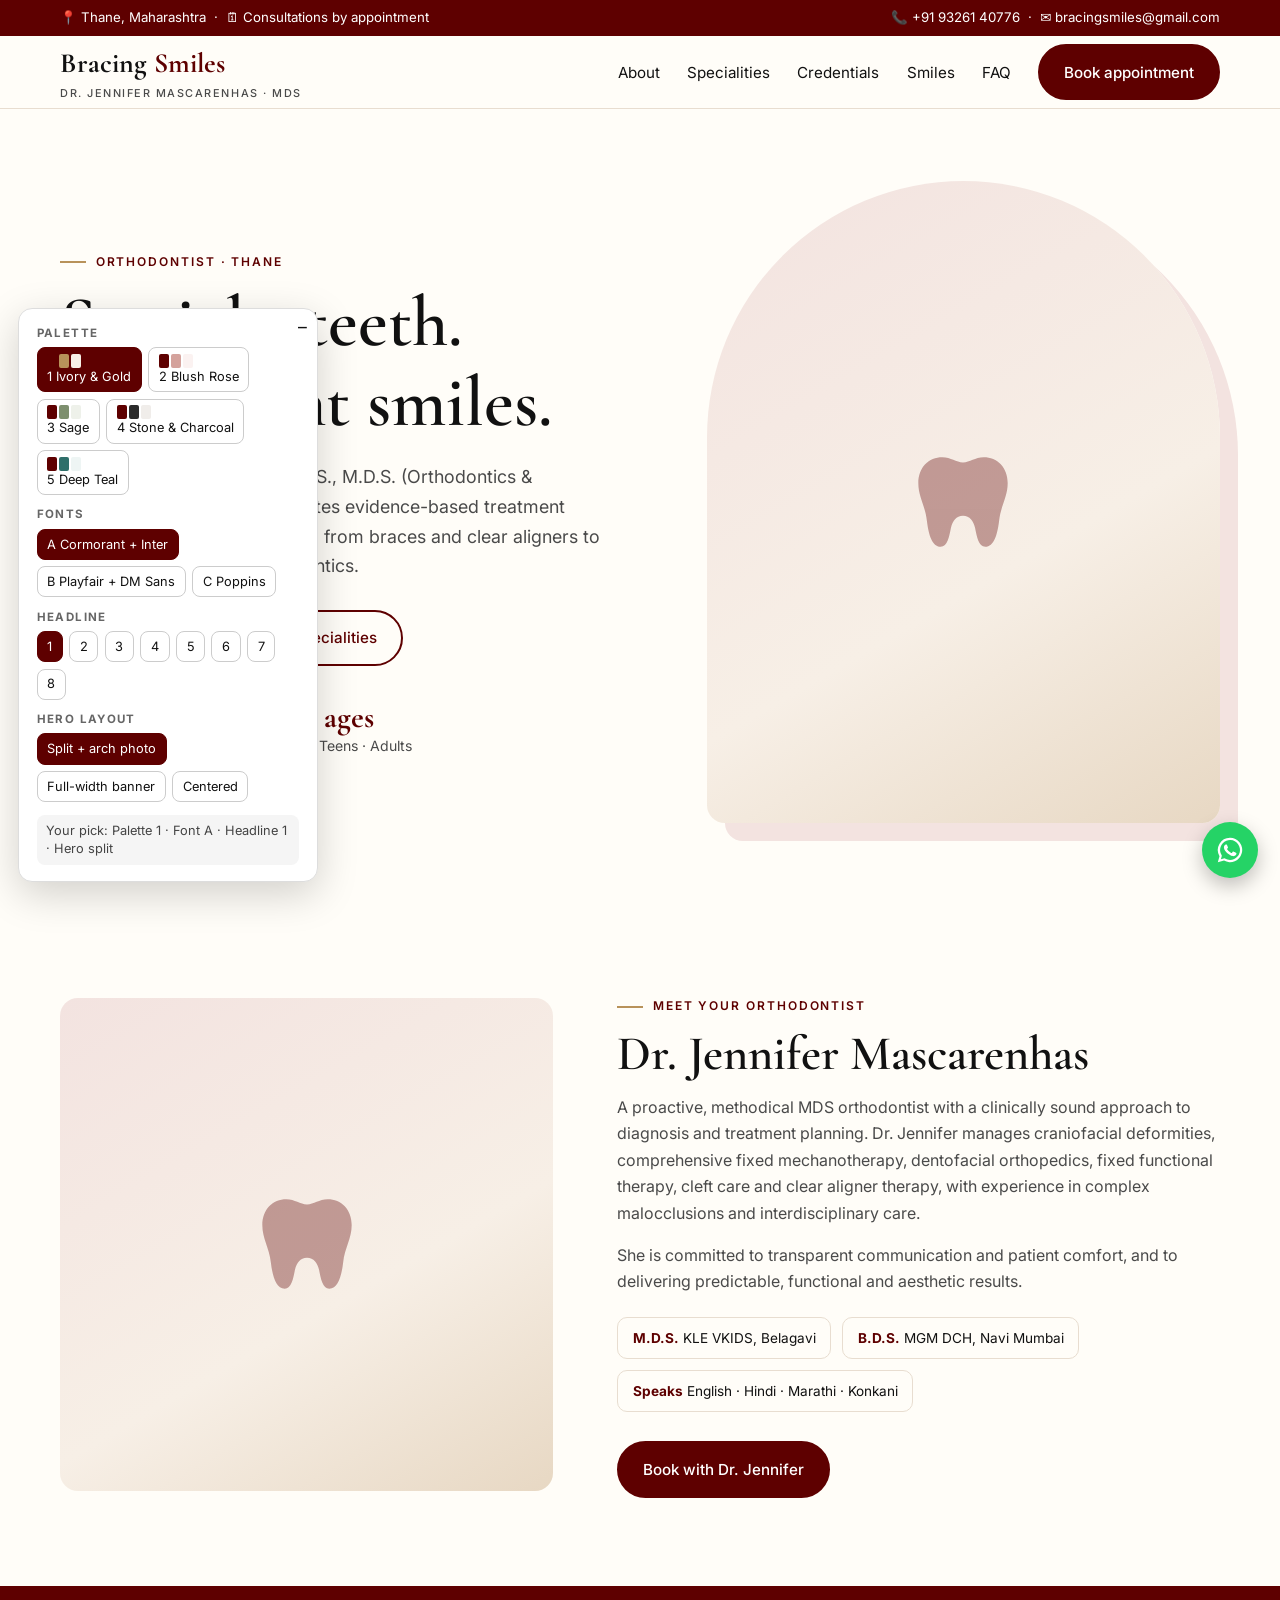
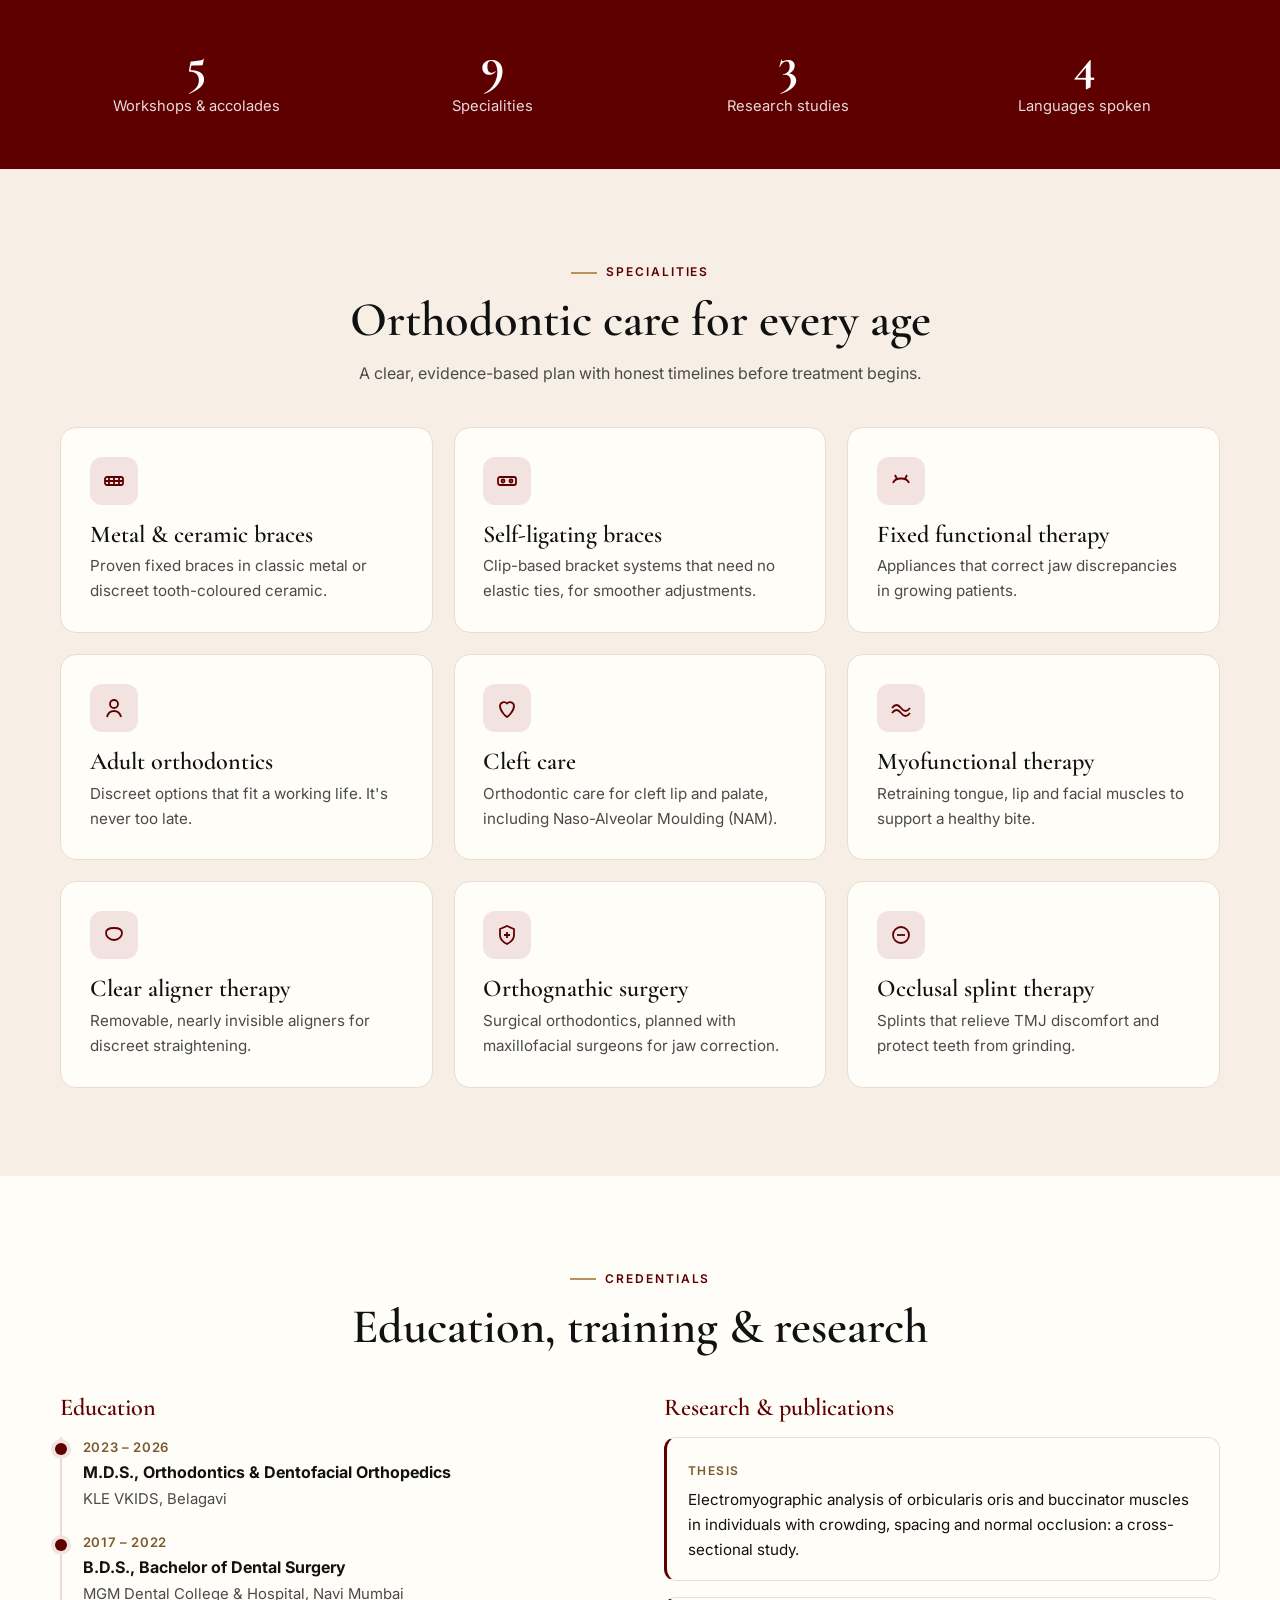
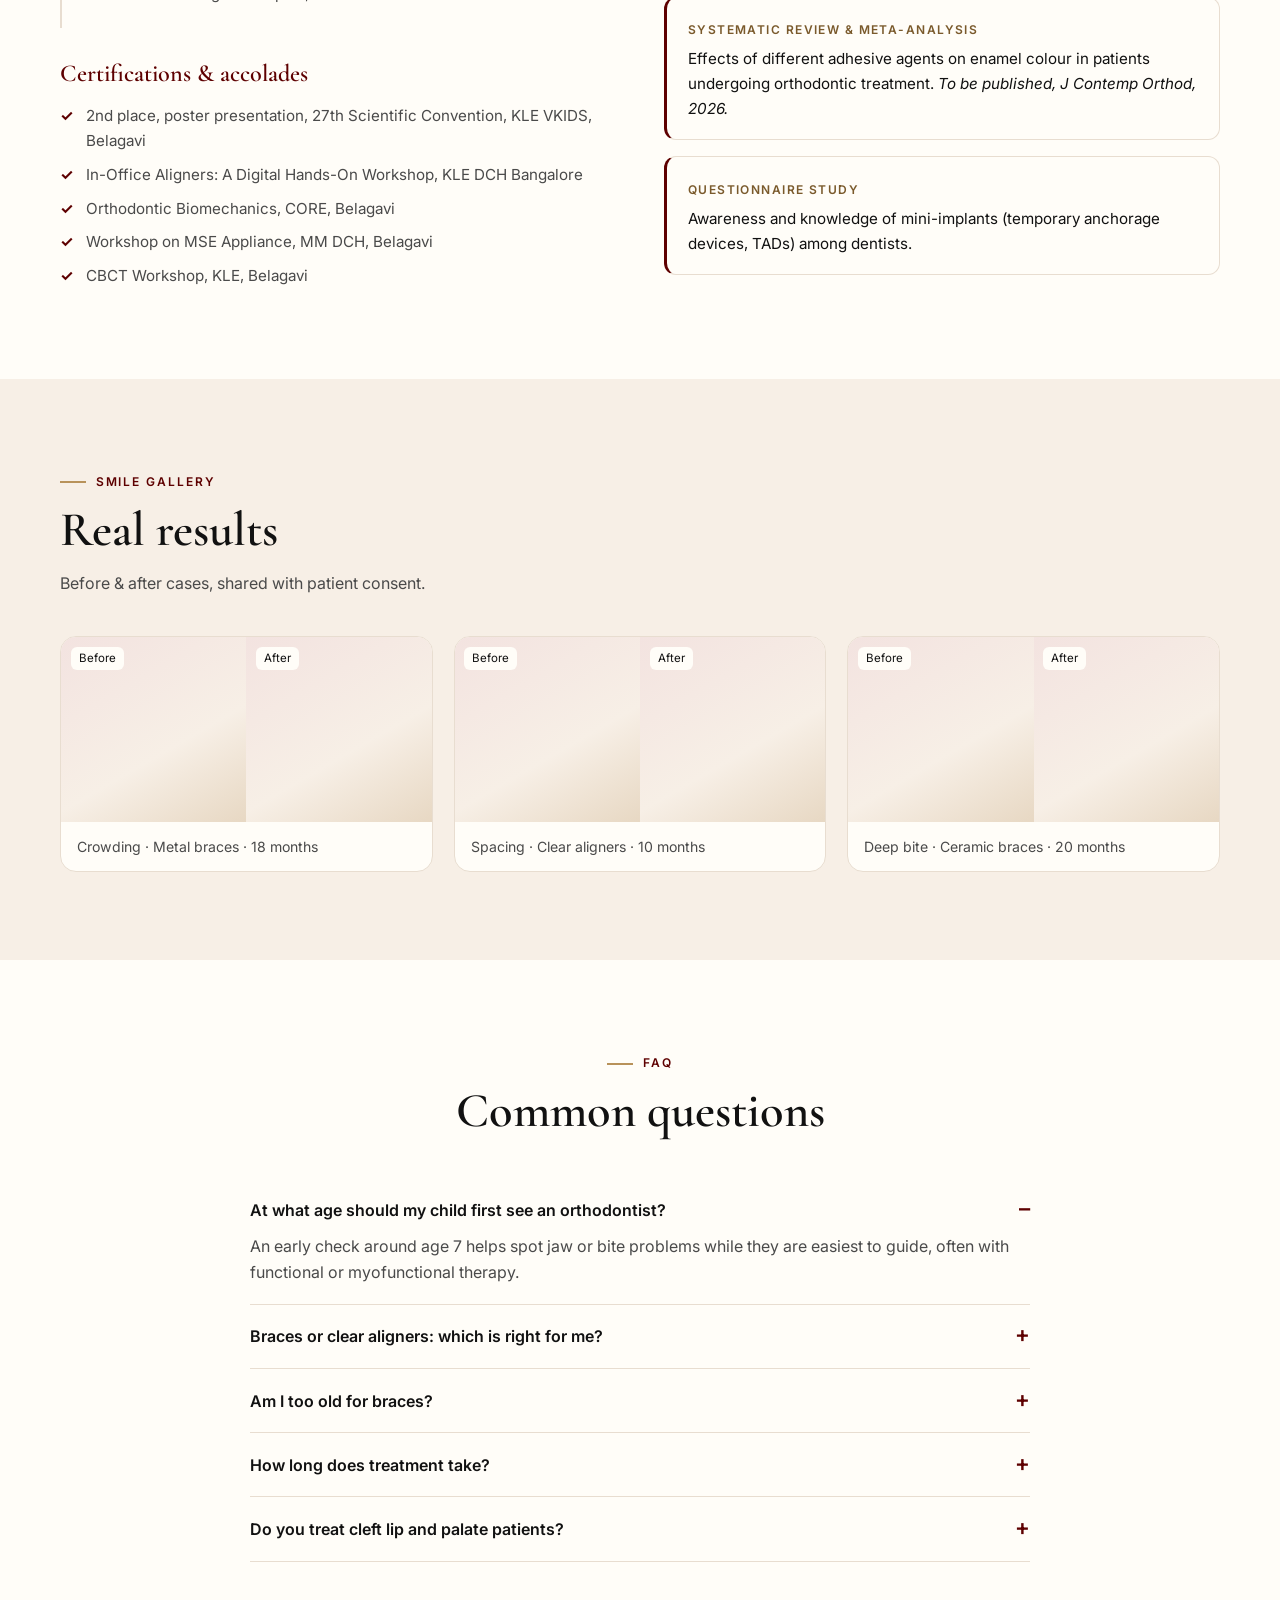
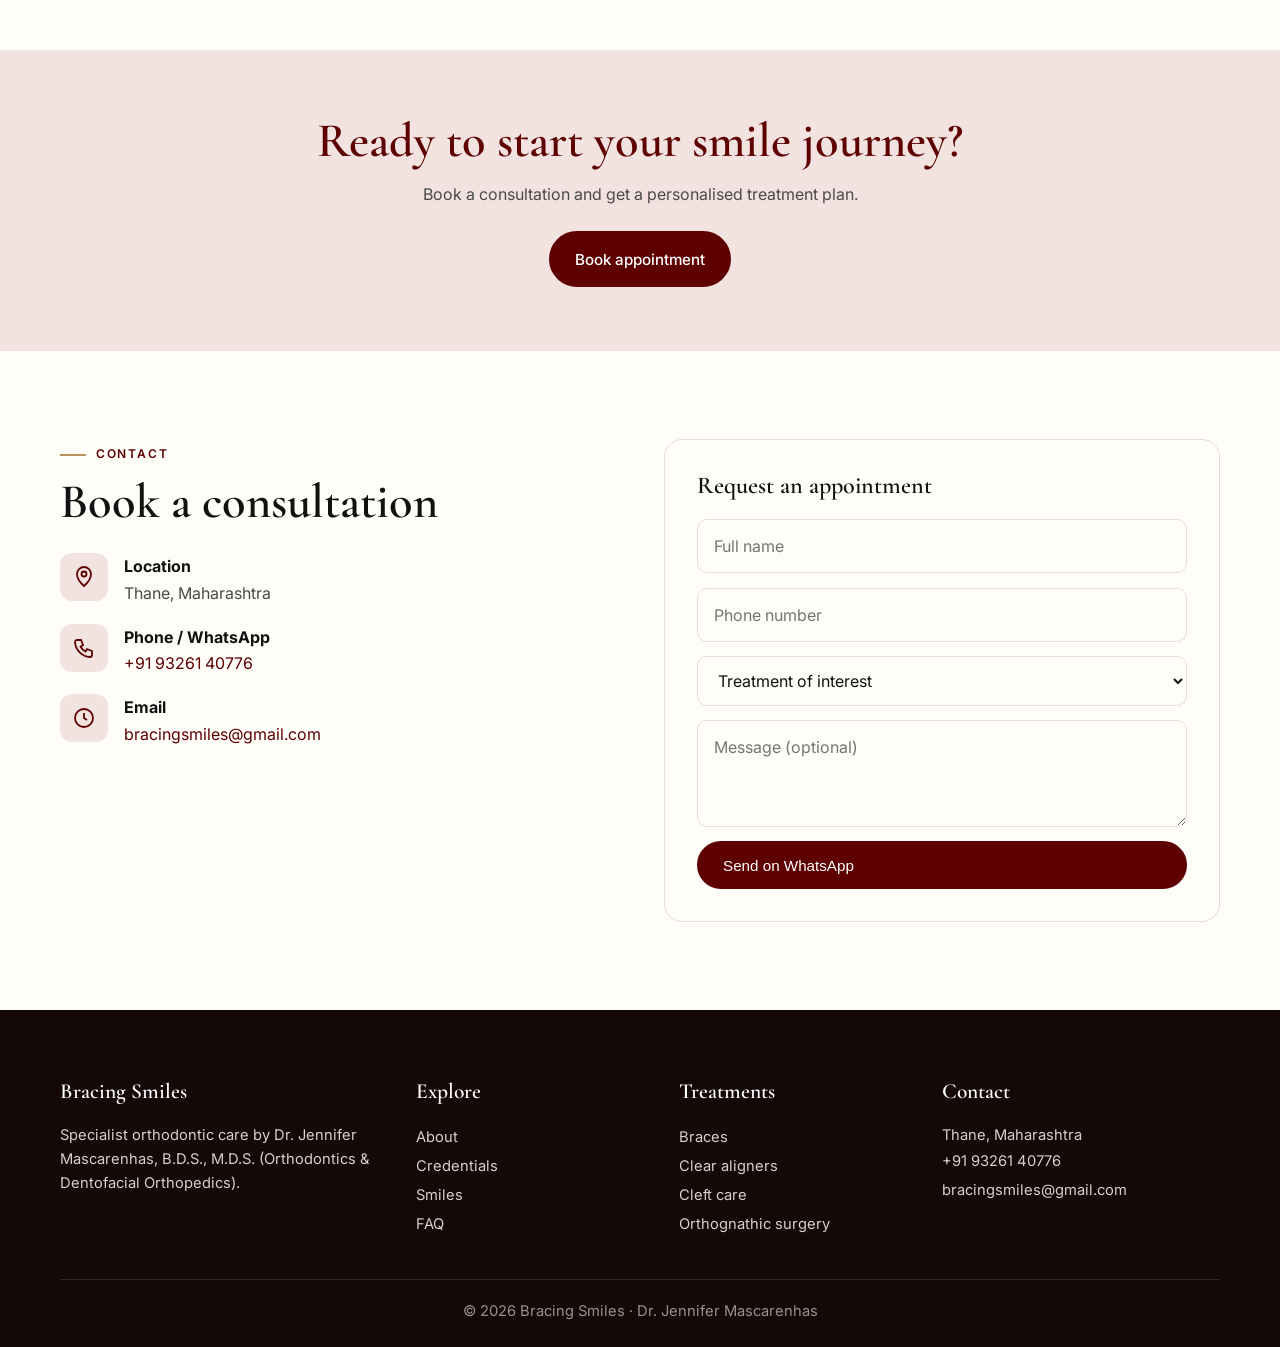
==== commit c4219aed: "Remove gold medalist mentions Co-Authored-By: Claude Opus 5.5 <noreply@anthropic.com>" ====
--- a/previews/index.html
+++ b/previews/index.html
@@ -222,7 +222,7 @@
       <h1 id="hl">Straight teeth.<br>Confident smiles.</h1>
       <p class="lead">Dr. Jennifer Mascarenhas, B.D.S., M.D.S. (Orthodontics &amp; Dentofacial Orthopedics), creates evidence-based treatment plans for patients of every age, from braces and clear aligners to cleft care and surgical orthodontics.</p>
       <div class="cta"><a href="#contact" class="btn">Book a consultation</a><a href="#treatments" class="btn btn-ghost">Specialities</a></div>
-      <div class="trust"><div><b>M.D.S.</b>Orthodontics</div><div><b>Gold</b>Medalist</div><div><b>All ages</b>Kids · Teens · Adults</div></div>
+      <div class="trust"><div><b>M.D.S.</b>Orthodontics</div><div><b>Thane</b>Maharashtra</div><div><b>All ages</b>Kids · Teens · Adults</div></div>
     </div>
     <div class="hero-photo img"><svg><use href="#tooth"/></svg></div>
   </div>
@@ -235,13 +235,13 @@
     <h2>Dr. Jennifer Mascarenhas</h2>
     <p class="muted">A proactive, methodical MDS orthodontist with a clinically sound approach to diagnosis and treatment planning. Dr. Jennifer manages craniofacial deformities, comprehensive fixed mechanotherapy, dentofacial orthopedics, fixed functional therapy, cleft care and clear aligner therapy, with experience in complex malocclusions and interdisciplinary care.</p>
     <p class="muted" style="margin-top:1rem">She is committed to transparent communication and patient comfort, and to delivering predictable, functional and aesthetic results.</p>
-    <div class="badges"><span class="badge"><b>M.D.S.</b> KLE VKIDS, Belagavi · Gold medalist</span><span class="badge"><b>B.D.S.</b> MGM DCH, Navi Mumbai</span><span class="badge"><b>Speaks</b> English · Hindi · Marathi · Konkani</span></div>
+    <div class="badges"><span class="badge"><b>M.D.S.</b> KLE VKIDS, Belagavi</span><span class="badge"><b>B.D.S.</b> MGM DCH, Navi Mumbai</span><span class="badge"><b>Speaks</b> English · Hindi · Marathi · Konkani</span></div>
     <a href="#contact" class="btn">Book with Dr. Jennifer</a>
   </div>
 </div></section>
 
 <section class="stats"><div class="wrap">
-  <div><b>Gold</b><span>Medalist, M.D.S.</span></div>
+  <div><b>5</b><span>Workshops &amp; accolades</span></div>
   <div><b>9</b><span>Specialities</span></div>
   <div><b>3</b><span>Research studies</span></div>
   <div><b>4</b><span>Languages spoken</span></div>
@@ -269,7 +269,7 @@
     <div>
       <h3>Education</h3>
       <ol class="tl">
-        <li><span>2023 – 2026</span><b>M.D.S., Orthodontics &amp; Dentofacial Orthopedics</b><em>KLE VKIDS, Belagavi · <strong>Gold medalist</strong></em></li>
+        <li><span>2023 – 2026</span><b>M.D.S., Orthodontics &amp; Dentofacial Orthopedics</b><em>KLE VKIDS, Belagavi</em></li>
         <li><span>2017 – 2022</span><b>B.D.S., Bachelor of Dental Surgery</b><em>MGM Dental College &amp; Hospital, Navi Mumbai</em></li>
       </ol>
       <h3 style="margin-top:2rem">Certifications &amp; accolades</h3>
